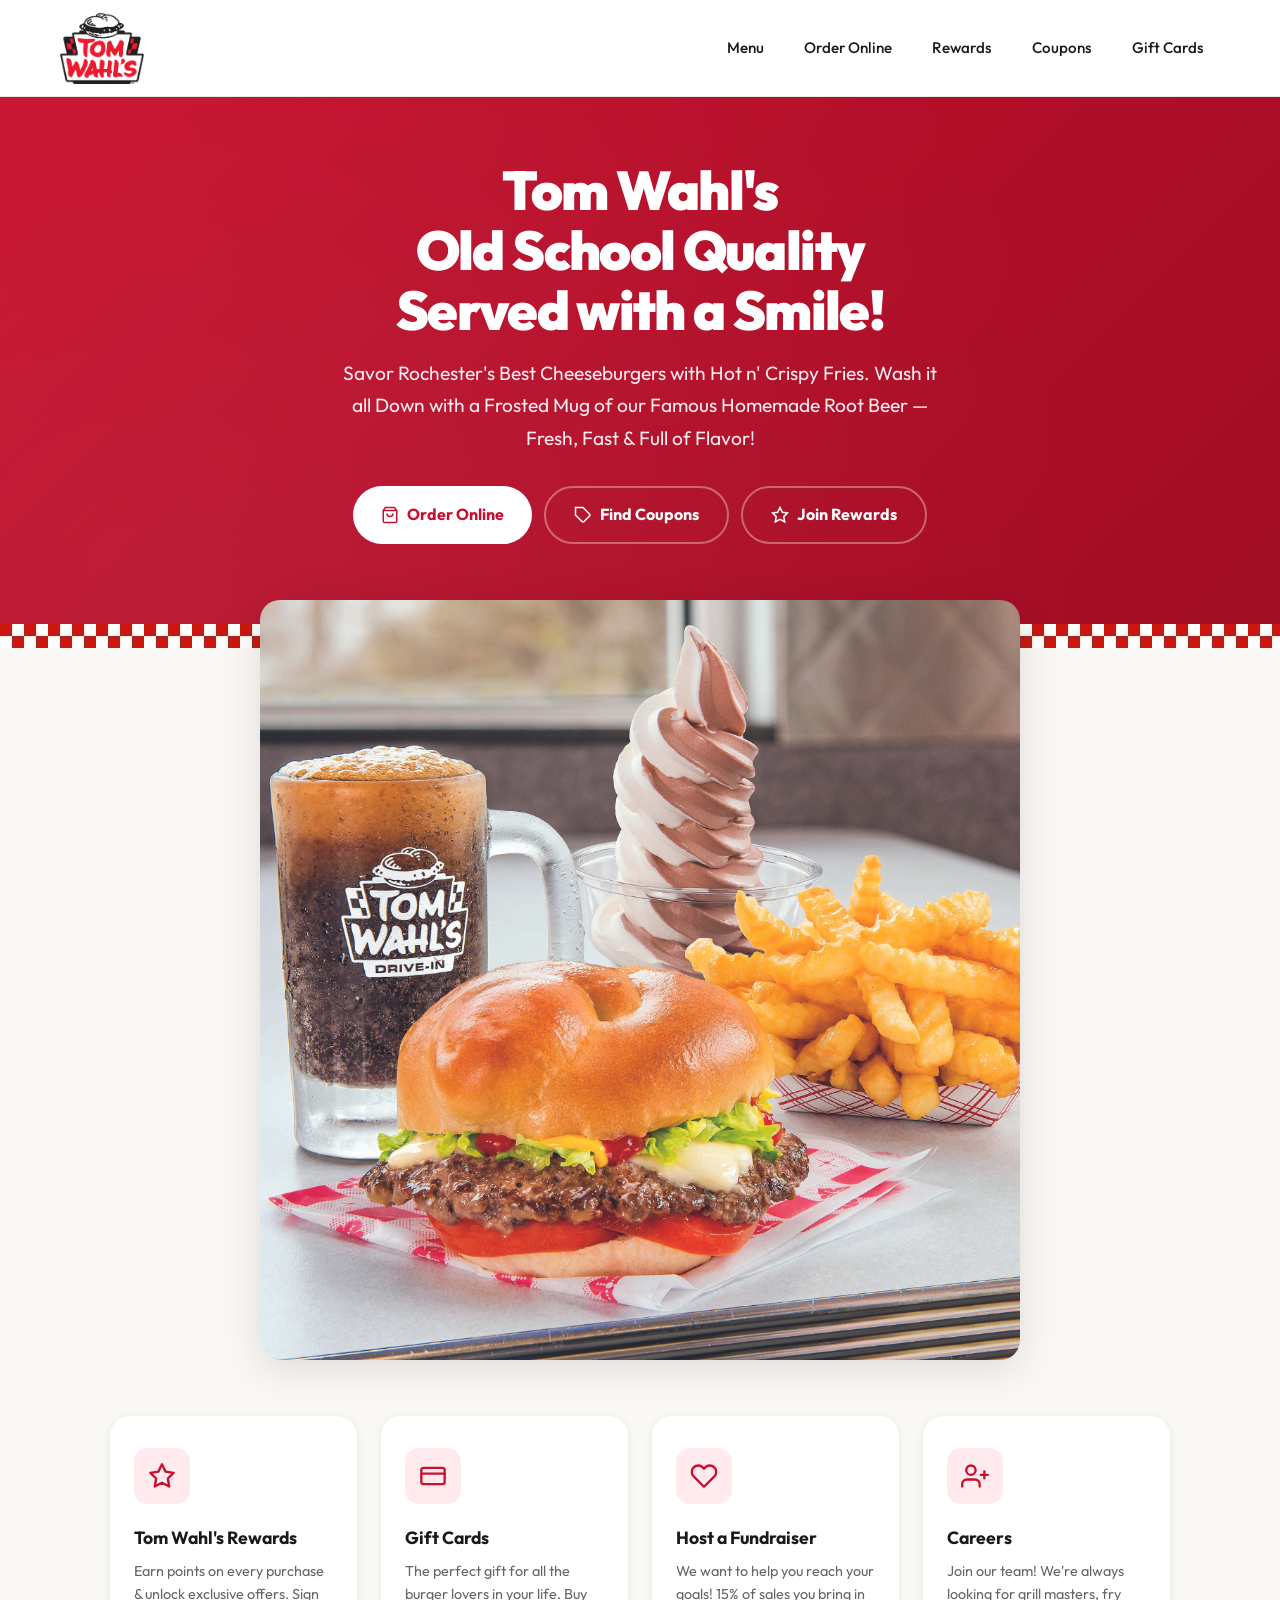
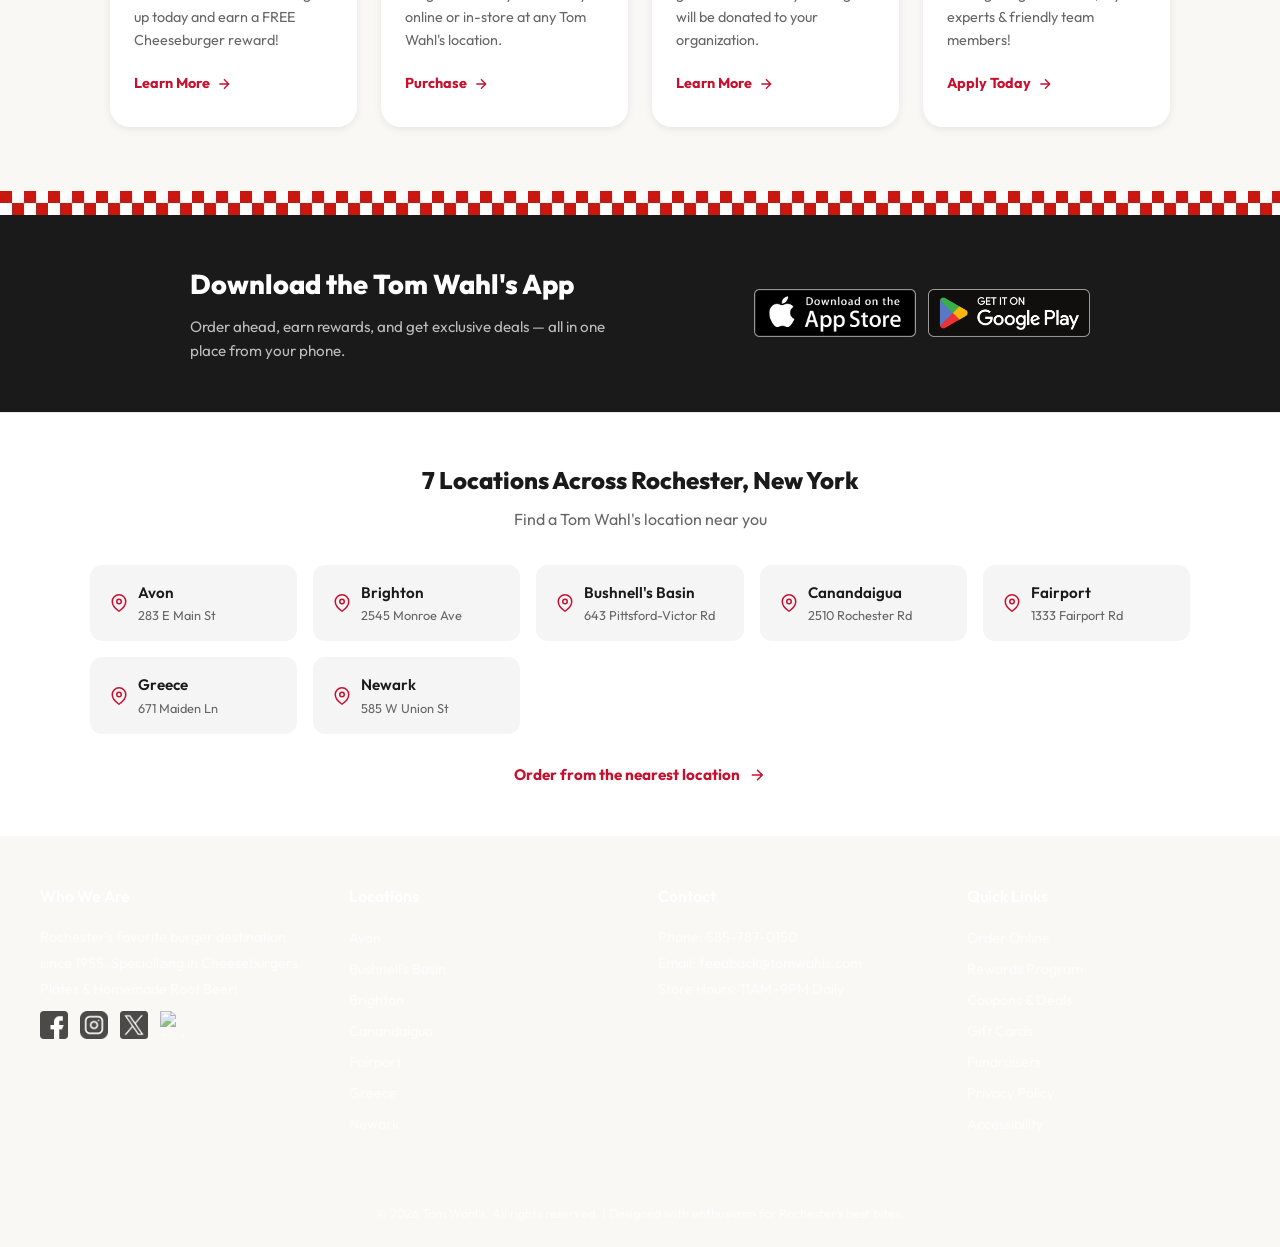
==== index.html @ 747049ae "prettifying" ====
<!DOCTYPE html>
<html lang="en">
<head>
    <meta charset="UTF-8">
    <meta name="viewport" content="width=device-width, initial-scale=1.0">
    <title>Tom Wahl's — Rochester's Best Cheeseburgers Since 1955</title>
    <meta name="description" content="Tom Wahl's — home of Rochester's Best Cheeseburgers, ground steak burgers, homemade root beer & crispy fries since 1955. Order online for pickup or delivery from 7 Rochester, NY area locations. Join Rewards and earn free food!">
    <meta name="keywords" content="Tom Wahl's, Tom Wahls, Rochester best cheeseburger, Western New York burgers, Wahlburger, homemade root beer, Rochester NY restaurant, ground steak burger, 55 Junker Plate, Tom Wahls menu, Tom Wahls locations">
    <link rel="canonical" href="https://mmcke4.github.io/">
    <link rel="icon" type="image/x-icon" href="/assets/favicon_io/favicon.ico">
    <meta name="robots" content="index, follow">

    <!-- Open Graph -->
    <meta property="og:type" content="website">
    <meta property="og:title" content="Tom Wahl's — Rochester's Best Cheeseburgers Since 1955">
    <meta property="og:description" content="Ground steak cheeseburgers, crispy fries & homemade root beer. Order online, find coupons, or join rewards at 7 Rochester, NY area locations.">
    <meta property="og:url" content="https://mmcke4.github.io/">
    <meta property="og:image" content="/assets/TomWahlsLogo.png">
    <meta property="og:site_name" content="Tom Wahl's">
    <meta property="og:locale" content="en_US">

    <!-- Twitter Card -->
    <meta name="twitter:card" content="summary_large_image">
    <meta name="twitter:title" content="Tom Wahl's — Rochester's Best Cheeseburgers">
    <meta name="twitter:description" content="Home of the Wahlburger since 1955. Order online, earn rewards, find deals at 7 Rochster, NY area locations.">
    <meta name="twitter:image" content="/assets/TomWahlsLogo.png">

    <!-- Structured Data: Organization -->
    <script type="application/ld+json">
    {
        "@context": "https://schema.org",
        "@type": "Organization",
        "name": "Tom Wahl's",
        "url": "https://mmcke4.github.io/",
        "logo": "https://mmcke4.github.io/assets/TomWahlsLogo.png",
        "foundingDate": "1955",
        "description": "Rochester's favorite burger destination since 1955. Home of the Wahlburger, ground steak cheeseburgers, homemade root beer, and the 55 Junker Plate.",
        "telephone": "+1-585-787-0150",
        "email": "feedback@tomwahls.com",
        "address": {
            "@type": "PostalAddress",
            "addressRegion": "NY",
            "addressCountry": "US"
        },
        "areaServed": {
            "@type": "GeoCircle",
            "geoMidpoint": {"@type": "GeoCoordinates", "latitude": 43.1566, "longitude": -77.6088},
            "geoRadius": "50000"
        },
        "sameAs": [
            "https://facebook.com/tomwahls",
            "https://instagram.com/tomwahls",
            "https://twitter.com/tomwahls"
        ]
    }
    </script>

    <!-- Structured Data: WebSite with SearchAction -->
    <script type="application/ld+json">
    {
        "@context": "https://schema.org",
        "@type": "WebSite",
        "name": "Tom Wahl's",
        "url": "https://mmcke4.github.io/",
        "description": "Rochester's Best Cheeseburgers, ground steak burgers, homemade root beer & crispy fries since 1955. 7 locations across Rochster, New York."
    }
    </script>

    <link rel="preconnect" href="https://fonts.googleapis.com">
    <link href="https://fonts.googleapis.com/css2?family=Outfit:wght@400;500;600;700;800;900&display=swap" rel="stylesheet">
    <link rel="stylesheet" href="/assets/shared-styles.css">
    <style>
        *, *::before, *::after { box-sizing: border-box; margin: 0; padding: 0; }
        :root {
            --red: #C8102E;
            --red-dark: #a00d24;
            --red-light: #ffeaee;
            --dark: #1a1a1a;
            --cream: #faf8f5;
            --white: #ffffff;
            --gray-100: #f5f5f5;
            --gray-200: #e8e8e8;
            --gray-400: #999;
            --gray-600: #666;
            --shadow-sm: 0 2px 8px rgba(0,0,0,0.08);
            --shadow-md: 0 4px 20px rgba(0,0,0,0.1);
            --shadow-lg: 0 8px 40px rgba(0,0,0,0.12);
            --radius: 12px;
            --radius-lg: 20px;
        }
        body { font-family: 'Outfit', sans-serif; background: var(--cream); color: var(--dark); line-height: 1.6; -webkit-font-smoothing: antialiased; }
        a { text-decoration: none; color: inherit; }
        img { max-width: 100%; height: auto; display: block; }

        /* ── NAV ── */
        .nav { background: var(--white); position: sticky; top: 0; z-index: 100; border-bottom: 1px solid var(--gray-200); }
        .nav-inner { max-width: 1200px; margin: 0 auto; padding: 12px 20px; display: flex; align-items: center; justify-content: space-between; }
        .nav-logo img { height: 72px; width: auto; }
        .nav-links { display: flex; gap: 8px; align-items: center; }
        .nav-links a { padding: 8px 16px; border-radius: 8px; font-weight: 500; font-size: 0.95rem; color: var(--dark); transition: all 0.2s; }
        .nav-links a:hover { background: var(--gray-100); }
        .nav-links a.active { background: var(--red); color: var(--white); }
        .hamburger { display: none; background: none; border: none; cursor: pointer; padding: 8px; }
        .hamburger span { display: block; width: 24px; height: 2px; background: var(--dark); margin: 6px 0; border-radius: 2px; }
        .mobile-menu { display: none; background: var(--white); border-top: 1px solid var(--gray-200); padding: 12px 20px; }
        .mobile-menu a { display: block; padding: 12px 0; font-weight: 500; color: var(--dark); border-bottom: 1px solid var(--gray-100); }
        .mobile-menu a.active { color: var(--red); }
        @media (max-width: 768px) { .nav-links { display: none; } .hamburger { display: block; } .mobile-menu.open { display: block; } }

        /* ── HERO ── */
        .hero {
            background: linear-gradient(135deg, var(--red) 0%, var(--red-dark) 100%);
            color: var(--white);
            padding: 64px 20px 80px;
            text-align: center;
            position: relative;
            overflow: hidden;
        }
        .hero::before {
            content: '';
            position: absolute;
            top: -50%; left: -50%;
            width: 200%; height: 200%;
            background: radial-gradient(circle at 30% 70%, rgba(255,255,255,0.06) 0%, transparent 50%);
        }
        .hero-title-img {
            max-width: 520px;
            margin: 0 auto 20px;
            position: relative;
        }
        .hero p {
            font-size: clamp(1rem, 2.5vw, 1.2rem);
            opacity: 0.92;
            max-width: 600px;
            margin: 0 auto 32px;
            line-height: 1.7;
        }
        .hero h1 {
            font-size: clamp(2.2rem, 6vw, 3.4rem);
            font-weight: 900;
            letter-spacing: -0.03em;
            margin-bottom: 16px;
            line-height: 1.1;
            position: relative;
            z-index: 2;
        }
        .hero-ctas {
            display: flex;
            gap: 12px;
            justify-content: center;
            flex-wrap: wrap;
            position: relative;
        }
        .btn {
            display: inline-flex; align-items: center; gap: 8px;
            padding: 14px 28px;
            border-radius: 50px;
            font-weight: 700; font-size: 1rem;
            transition: all 0.2s;
            border: none; cursor: pointer;
        }
        .btn-white { background: var(--white); color: var(--red); }
        .btn-white:hover { background: var(--gray-100); }
        .btn-ghost { background: transparent; color: var(--white); border: 2px solid rgba(255,255,255,0.35); }
        .btn-ghost:hover { border-color: var(--white); }
        .btn-red { background: var(--red); color: var(--white); }
        .btn-red:hover { background: var(--red-dark); }
        .btn-dark { background: var(--dark); color: var(--white); }
        .btn-dark:hover { opacity: 0.85; }

        /* ── FOOD IMAGE SHOWCASE ── */
        .showcase {
            max-width: 800px;
            margin: -48px auto 0;
            padding: 0 20px;
            position: relative;
            z-index: 10;
        }
        .showcase img {
            border-radius: var(--radius-lg);
            box-shadow: var(--shadow-lg);
            width: 100%;
        }

        /* ── FEATURE CARDS ── */
        .features {
            max-width: 1100px;
            margin: 0 auto;
            padding: 56px 20px 64px;
        }
        .features-grid {
            display: grid;
            grid-template-columns: repeat(4, 1fr);
            gap: 24px;
        }
        @media (max-width: 900px) {
            .features-grid { grid-template-columns: repeat(2, 1fr); }
        }
        @media (max-width: 500px) {
            .features-grid { grid-template-columns: 1fr; }
        }
        .feature-card {
            background: var(--white);
            border-radius: var(--radius-lg);
            padding: 32px 24px;
            box-shadow: var(--shadow-sm);
            transition: transform 0.25s, box-shadow 0.25s;
            display: flex;
            flex-direction: column;
        }
        .feature-card:hover { transform: translateY(-4px); box-shadow: var(--shadow-md); }
        .feature-icon {
            width: 56px; height: 56px;
            background: var(--red-light);
            border-radius: 14px;
            display: flex; align-items: center; justify-content: center;
            margin-bottom: 20px;
        }
        .feature-icon svg { width: 28px; height: 28px; color: var(--red); }
        .feature-card h3 {
            font-size: 1.1rem;
            font-weight: 700;
            margin-bottom: 8px;
        }
        .feature-card p {
            font-size: 0.9rem;
            color: var(--gray-600);
            margin-bottom: 20px;
            flex: 1;
        }
        .feature-link {
            display: inline-flex;
            align-items: center;
            gap: 6px;
            color: var(--red);
            font-weight: 700;
            font-size: 0.9rem;
            transition: gap 0.2s;
        }
        .feature-link:hover { gap: 10px; }
        .feature-link svg { width: 16px; height: 16px; }

        /* ── APP BANNER ── */
        .app-banner {
            background: var(--dark);
            color: var(--white);
            padding: 48px 20px;
        }
        .app-banner-inner {
            max-width: 900px;
            margin: 0 auto;
            display: flex;
            align-items: center;
            justify-content: space-between;
            gap: 32px;
            flex-wrap: wrap;
        }
        .app-banner-text h2 {
            font-size: clamp(1.3rem, 3vw, 1.7rem);
            font-weight: 800;
            margin-bottom: 8px;
        }
        .app-banner-text p {
            opacity: 0.7;
            font-size: 0.95rem;
            max-width: 420px;
        }
        .app-buttons { display: flex; gap: 12px; flex-wrap: wrap; }
        .app-buttons a img { height: 48px; }
        @media (max-width: 600px) {
            .app-banner-inner { justify-content: center; text-align: center; }
            .app-banner-text p { margin: 0 auto; }
        }

        /* ── LOCATIONS STRIP ── */
        .locations-strip {
            background: var(--white);
            border-top: 1px solid var(--gray-200);
            padding: 48px 20px;
        }
        .locations-inner {
            max-width: 1100px;
            margin: 0 auto;
            text-align: center;
        }
        .locations-inner h2 {
            font-size: 1.5rem;
            font-weight: 800;
            margin-bottom: 8px;
        }
        .locations-inner > p {
            color: var(--gray-600);
            margin-bottom: 32px;
        }
        .locations-grid {
            display: grid;
            grid-template-columns: repeat(auto-fit, minmax(200px, 1fr));
            gap: 16px;
            margin-bottom: 28px;
        }
        .loc-chip {
            background: var(--gray-100);
            border-radius: var(--radius);
            padding: 16px 20px;
            transition: all 0.2s;
            display: flex;
            align-items: center;
            gap: 10px;
        }
        .loc-chip:hover { background: var(--red-light); }
        .loc-chip svg { width: 18px; height: 18px; color: var(--red); flex-shrink: 0; }
        .loc-chip .loc-name { font-weight: 600; font-size: 0.95rem; text-align: left;}
        .loc-chip .loc-hours { font-size: 0.8rem; color: var(--gray-600); }
        .locations-cta {
            display: inline-flex;
            align-items: center;
            gap: 8px;
            color: var(--red);
            font-weight: 700;
            font-size: 0.95rem;
        }
        .locations-cta svg { width: 18px; height: 18px; }

        /* ── FOOTER ── */
        .footer { justify-content: center var(--dark); color: rgba(255,255,255,0.7); padding: 48px 20px 24px; }
        .footer-inner { max-width: 1200px; margin: 0 auto; display: grid; grid-template-columns: repeat(auto-fit, minmax(200px, 1fr)); gap: 36px; }
        .footer h4 { color: var(--white); font-size: 1rem; margin-bottom: 16px; font-weight: 600; }
        .footer p, .footer a { font-size: 0.9rem; line-height: 1.8; }
        .footer a:hover { color: var(--white); }
        .footer-bottom { max-width: 1200px; margin: 36px auto 0; padding-top: 24px; border-top: 1px solid rgba(255,255,255,0.1); text-align: center; font-size: 0.8rem; }
        .social-icons { display: flex; gap: 12px; margin-top: 8px; }
        .social-icons a img { width: 28px; height: 28px; opacity: 0.7; transition: opacity 0.2s; }
        .social-icons a img:hover { opacity: 1; }
        .footer-links { list-style: none; }
        .footer-links li { margin-bottom: 4px; }
        @media(max-width:600px){
            .hero{padding:40px 20px 48px}
            .hero h1{font-size:1.6rem}
            .hero p{font-size:.95rem}
            .app-banner{padding:32px 20px}
            .locations-strip{padding:32px 20px}
            .feature-card{padding:24px 20px}
            .app-banner-inner{gap:20px}
        }
    </style>
</head>
<body>

<!-- NAV -->
<nav class="nav">
    <div class="nav-inner">
        <a href="/index.html" class="nav-logo">
            <img src="/assets/TomWahlsLogo.png" alt="Tom Wahl's Logo — Rochester's Best Cheeseburgers Since 1955">
        </a>
        <div class="nav-links">
            <a href="https://www.orderexperience.net/62602331214add22d5341ca5/menu">Menu</a>
            <a href="/order-online.html">Order Online</a>
            <a href="/rewards.html">Rewards</a>
            <a href="/coupons.html">Coupons</a>
            <a href="/gift-cards.html">Gift Cards</a>
        </div>
        <button class="hamburger" onclick="document.querySelector('.mobile-menu').classList.toggle('open')" aria-label="Toggle menu">
            <span></span><span></span><span></span>
        </button>
    </div>
    <div class="mobile-menu">
        <a href="https://www.orderexperience.net/62602331214add22d5341ca5/menu">Menu</a>
        <a href="/order-online.html">Order Online</a>
        <a href="/rewards.html">Rewards</a>
        <a href="/coupons.html">Coupons</a>
        <a href="/fundraiser.html">Host a Fundraiser</a>
        <a href="/gift-cards.html">Gift Cards</a>
        <a href="https://tomwahls.myguestaccount.com/guest/nologin/account-balance">Check Gift Card Balance</a>
    </div>
</nav>

<!-- HERO -->
<header class="hero">
    <h1> Tom Wahl's <br> Old School Quality <br> Served with a Smile! </h1>
    <p>Savor Rochester's Best Cheeseburgers with Hot n' Crispy Fries. Wash it all Down with a Frosted Mug of our Famous Homemade Root Beer — Fresh, Fast &amp; Full of Flavor!</p>
    <div class="hero-ctas">
        <a href="/order-online.html" class="btn btn-white">
            <svg width="18" height="18" viewBox="0 0 24 24" fill="none" stroke="currentColor" stroke-width="2"><path d="M6 2L3 6v14a2 2 0 002 2h14a2 2 0 002-2V6l-3-4z"/><line x1="3" y1="6" x2="21" y2="6"/><path d="M16 10a4 4 0 01-8 0"/></svg>
            Order Online
        </a>
        <a href="/coupons.html" class="btn btn-ghost">
            <svg width="18" height="18" viewBox="0 0 24 24" fill="none" stroke="currentColor" stroke-width="2"><path d="M20.59 13.41l-7.17 7.17a2 2 0 01-2.83 0L2 12V2h10l8.59 8.59a2 2 0 010 2.82z"/><line x1="7" y1="7" x2="7.01" y2="7"/></svg>
            Find Coupons
        </a>
        <a href="/rewards.html" class="btn btn-ghost">
            <svg width="18" height="18" viewBox="0 0 24 24" fill="none" stroke="currentColor" stroke-width="2"><path d="M12 2l3.09 6.26L22 9.27l-5 4.87 1.18 6.88L12 17.77l-6.18 3.25L7 14.14 2 9.27l6.91-1.01L12 2z"/></svg>
            Join Rewards
        </a>
    </div>
</header><div class="checker-stripe"></div>

<!-- FOOD SHOWCASE -->
<div class="showcase">
    <img src="assets/TableSetting.png" alt="Hot & Fresh Cheeseburger, fries, medium twist ice cream and our famous Root Beer — at Tom Wahl's 50s diner">
</div>

<!-- FEATURE CARDS -->
<section class="features ">
    <div class="features-grid">
        <div class="feature-card">
            <div class="feature-icon">
                <svg viewBox="0 0 24 24" fill="none" stroke="currentColor" stroke-width="2" stroke-linecap="round" stroke-linejoin="round">
                    <path d="M12 2l3.09 6.26L22 9.27l-5 4.87 1.18 6.88L12 17.77l-6.18 3.25L7 14.14 2 9.27l6.91-1.01L12 2z"/>
                </svg>
            </div>
            <h3>Tom Wahl's Rewards</h3>
            <p>Earn points on every purchase &amp; unlock exclusive offers. Sign up today and earn a FREE Cheeseburger reward!</p>
            <a href="/rewards.html" class="feature-link">
                Learn More
                <svg viewBox="0 0 24 24" fill="none" stroke="currentColor" stroke-width="2"><path d="M5 12h14M12 5l7 7-7 7"/></svg>
            </a>
        </div>
        <div class="feature-card">
            <div class="feature-icon">
                <svg viewBox="0 0 24 24" fill="none" stroke="currentColor" stroke-width="2" stroke-linecap="round" stroke-linejoin="round">
                    <rect x="2" y="5" width="20" height="14" rx="2"/>
                    <line x1="2" y1="10" x2="22" y2="10"/>
                </svg>
            </div>
            <h3>Gift Cards</h3>
            <p>The perfect gift for all the burger lovers in your life. Buy online or in-store at any Tom Wahl's location.</p>
            <a href="/gift-cards.html" class="feature-link">
                Purchase
                <svg viewBox="0 0 24 24" fill="none" stroke="currentColor" stroke-width="2"><path d="M5 12h14M12 5l7 7-7 7"/></svg>
            </a>
        </div>
        <div class="feature-card">
            <div class="feature-icon">
                <svg viewBox="0 0 24 24" fill="none" stroke="currentColor" stroke-width="2" stroke-linecap="round" stroke-linejoin="round">
                    <path d="M20.84 4.61a5.5 5.5 0 00-7.78 0L12 5.67l-1.06-1.06a5.5 5.5 0 00-7.78 7.78l1.06 1.06L12 21.23l7.78-7.78 1.06-1.06a5.5 5.5 0 000-7.78z"/>
                </svg>
            </div>
            <h3>Host a Fundraiser</h3>
            <p>We want to help you reach your goals! 15% of sales you bring in will be donated to your organization.</p>
            <a href="/fundraiser.html" class="feature-link">
                Learn More
                <svg viewBox="0 0 24 24" fill="none" stroke="currentColor" stroke-width="2"><path d="M5 12h14M12 5l7 7-7 7"/></svg>
            </a>
        </div>
        <div class="feature-card">
            <div class="feature-icon">
                <svg viewBox="0 0 24 24" fill="none" stroke="currentColor" stroke-width="2" stroke-linecap="round" stroke-linejoin="round">
                    <path d="M16 21v-2a4 4 0 00-4-4H5a4 4 0 00-4 4v2"/>
                    <circle cx="8.5" cy="7" r="4"/>
                    <line x1="20" y1="8" x2="20" y2="14"/>
                    <line x1="23" y1="11" x2="17" y2="11"/>
                </svg>
            </div>
            <h3>Careers</h3>
            <p>Join our team! We're always looking for grill masters, fry experts &amp; friendly team members!</p>
            <a href="/careers.html" class="feature-link">
                Apply Today
                <svg viewBox="0 0 24 24" fill="none" stroke="currentColor" stroke-width="2"><path d="M5 12h14M12 5l7 7-7 7"/></svg>
            </a>
        </div>
    </div>
</section><div class="checker-stripe"></div>

<!-- APP DOWNLOAD BANNER -->
<section class="app-banner">
    <div class="app-banner-inner">
        <div class="app-banner-text">
            <h2>Download the Tom Wahl's App</h2>
            <p>Order ahead, earn rewards, and get exclusive deals — all in one place from your phone.</p>
        </div>
        <div class="app-buttons">
            <a href="https://apps.apple.com/us/app/tom-wahls/id6449795790"><img src="assets/Download_on_the_App_Store.png" alt="Download on the App Store"></a>
            <a href="https://play.google.com/store/apps/details?id=com.paytronix.client.android.app.tomwahls&pli=1"><img src="assets/Get_ It_ On_Google_Play.webp" alt="Get it on Google Play"></a>
        </div>
    </div>
</section>

<!-- LOCATIONS -->
<section class="locations-strip">
    <div class="locations-inner">
        <h2>7 Locations Across Rochester, New York</h2>
        <p>Find a Tom Wahl's location near you</p>
        <div class="locations-grid">
            <a href="/order-online.html" class="loc-chip">
                <svg viewBox="0 0 24 24" fill="none" stroke="currentColor" stroke-width="2"><path d="M21 10c0 7-9 13-9 13s-9-6-9-13a9 9 0 0118 0z"/><circle cx="12" cy="10" r="3"/></svg>
                <div>
                    <div class="loc-name">Avon</div>
                    <div class="loc-hours">283 E Main St</div>
                </div>
            </a>
            <a href="/order-online.html" class="loc-chip">
                <svg viewBox="0 0 24 24" fill="none" stroke="currentColor" stroke-width="2"><path d="M21 10c0 7-9 13-9 13s-9-6-9-13a9 9 0 0118 0z"/><circle cx="12" cy="10" r="3"/></svg>
                <div>
                    <div class="loc-name">Brighton</div>
                    <div class="loc-hours">2545 Monroe Ave</div>
                </div>
            </a>
            <a href="/order-online.html" class="loc-chip">
                <svg viewBox="0 0 24 24" fill="none" stroke="currentColor" stroke-width="2"><path d="M21 10c0 7-9 13-9 13s-9-6-9-13a9 9 0 0118 0z"/><circle cx="12" cy="10" r="3"/></svg>
                <div>
                    <div class="loc-name">Bushnell's Basin</div>
                    <div class="loc-hours">643 Pittsford-Victor Rd</div>
                </div>
            </a>
            <a href="/order-online.html" class="loc-chip">
                <svg viewBox="0 0 24 24" fill="none" stroke="currentColor" stroke-width="2"><path d="M21 10c0 7-9 13-9 13s-9-6-9-13a9 9 0 0118 0z"/><circle cx="12" cy="10" r="3"/></svg>
                <div>
                    <div class="loc-name">Canandaigua</div>
                    <div class="loc-hours">2510 Rochester Rd</div>
                </div>
            </a>
            <a href="/order-online.html" class="loc-chip">
                <svg viewBox="0 0 24 24" fill="none" stroke="currentColor" stroke-width="2"><path d="M21 10c0 7-9 13-9 13s-9-6-9-13a9 9 0 0118 0z"/><circle cx="12" cy="10" r="3"/></svg>
                <div>
                    <div class="loc-name">Fairport</div>
                    <div class="loc-hours">1333 Fairport Rd</div>
                </div>
            </a>
            <a href="/order-online.html" class="loc-chip">
                <svg viewBox="0 0 24 24" fill="none" stroke="currentColor" stroke-width="2"><path d="M21 10c0 7-9 13-9 13s-9-6-9-13a9 9 0 0118 0z"/><circle cx="12" cy="10" r="3"/></svg>
                <div>
                    <div class="loc-name">Greece</div>
                    <div class="loc-hours">671 Maiden Ln</div>
                </div>
            </a>
            <a href="/order-online.html" class="loc-chip">
                <svg viewBox="0 0 24 24" fill="none" stroke="currentColor" stroke-width="2"><path d="M21 10c0 7-9 13-9 13s-9-6-9-13a9 9 0 0118 0z"/><circle cx="12" cy="10" r="3"/></svg>
                <div>
                    <div class="loc-name">Newark</div>
                    <div class="loc-hours">585 W Union St</div>
                </div>
            </a>
        </div>
        <a href="/order-online.html" class="locations-cta">
            Order from the nearest location
            <svg viewBox="0 0 24 24" fill="none" stroke="currentColor" stroke-width="2"><path d="M5 12h14M12 5l7 7-7 7"/></svg>
        </a>
    </div>
</section>

<!-- FOOTER -->
<footer class="footer">
    <div class="footer-inner">
        <div>
            <h4>Who We Are</h4>
            <p>Rochester's favorite burger destination since 1955. Specializing in Cheeseburgers, Plates &amp; Homemade Root Beer!</p>
            <div class="social-icons">
                <a href="https://facebook.com/tomwahls"><img src="/assets/facebook.png" alt="Facebook"></a>
                <a href="https://instagram.com/tomwahls"><img src="/assets/instagram.png" alt="Instagram"></a>
                <a href="https://twitter.com/tomwahls"><img src="/assets/twitter.png" alt="Twitter"></a>
                <a href="https://tiktok.com/@tomwahls"><img src="h/assets/tiktok.png" alt="TikTok"></a>
            </div>
        </div>
        <div>
            <h4>Locations</h4>
            <ul class="footer-links">
                <li><a href="/locations.html#avon">Avon</a></li>
                <li><a href="/locations.html#basin">Bushnell's Basin</a></li>
                <li><a href="/locations.html#brighton">Brighton</a></li>
                <li><a href="/locations.html#canandaigua">Canandaigua</a></li>
                <li><a href="/locations.html#fairport">Fairport</a></li>
                <li><a href="/locations.html#greece">Greece</a></li>
                <li><a href="/locations.html#newark">Newark</a></li>
            </ul>
        </div>
        <div>
            <h4>Contact</h4>
            <p>Phone: <a href="tel:585-787-0150">585-787-0150</a></p>
            <p>Email: <a href="mailto:feedback@tomwahls.com">feedback@tomwahls.com</a></p>
            <p>Store Hours: 11AM–9PM Daily</p>
        </div>
        <div>
            <h4>Quick Links</h4>
            <ul class="footer-links">
                <li><a href="/order-online.html">Order Online</a></li>
                <li><a href="/rewards.html">Rewards Program</a></li>
                <li><a href="/coupons.html">Coupons &amp; Deals</a></li>
                <li><a href="/gift-cards.html">Gift Cards</a></li>
                <li><a href="/fundraiser.html">Fundraisers</a></li>
                <li><a href="/privacy.html">Privacy Policy</a></li>
                <li><a href="/accessibility.html">Accessibility</a></li>
            </ul>
        </div>
    </div>
    <div class="footer-bottom">
        &copy; 2026 Tom Wahl's. All rights reserved. | Designed with enthusiasm for Rochester's best bites.
    </div>
</footer>

    <!-- Sienna Accessibility Widget -->
    <script src="https://website-widgets.pages.dev/dist/sienna.min.js" defer></script>
    <!-- Hours JS -->
    <script src="/assets/scripts/locations-data.js"></script>
    <script>twRenderFooterHours('footerHours');</script>

</body>
</html>
---- assets/shared-styles.css ----
/**
 * Tom Wahl's — Shared 50s Diner Design System
 * =============================================
 * Classic 50s diner aesthetic inspired by Johnny Rockets:
 * - Red checker stripe dividers
 * - Chrome/metallic accents
 * - Retro typography touches
 * - Warm cream backgrounds with diner-style sections
 * - Starburst and badge decorations
 *
 * USAGE: Add this to every page's <head>:
 * <link rel="stylesheet" href="https://mmcke4.github.io/assets/shared-styles.css">
 *
 * Place AFTER your Google Fonts import, BEFORE page-specific <style> blocks.
 * Page-specific styles will override these as needed.
 */

/* ── RED CHECKER STRIPE ── */
/* Use: <div class="checker-stripe"></div> between any two sections */
.checker-stripe {
    width: 100%;
    height: 24px;
    background-image: url('/assets/redchecker.jpg');
    background-repeat: repeat-x;
    background-size: auto 100%;
    flex-shrink: 0;
    z-index: 9;
}
.checker-stripe.thick {
    height: 36px;
}
.checker-stripe.thin {
    height: 16px;
}

/* ── CHROME ACCENT LINE ── */
/* A thin metallic-look separator */
.chrome-line {
    width: 100%;
    height: 4px;
    background: linear-gradient(
        to bottom,
        rgba(255,255,255,0.1) 0%,
        rgba(200,200,200,0.6) 25%,
        rgba(255,255,255,0.9) 50%,
        rgba(200,200,200,0.6) 75%,
        rgba(255,255,255,0.1) 100%
    );
}

/* ── RETRO SECTION DIVIDER (chrome + checker + chrome) ── */
/* Full diner-style divider: <div class="diner-divider"></div> */
.diner-divider {
    display: flex;
    flex-direction: column;
}
.diner-divider::before,
.diner-divider::after {
    content: '';
    display: block;
    width: 100%;
    height: 3px;
    background: linear-gradient(
        to bottom,
        rgba(180,180,180,0.3) 0%,
        rgba(255,255,255,0.8) 50%,
        rgba(180,180,180,0.3) 100%
    );
}
.diner-divider .checker-stripe {
    height: 20px;
}

/* ── RETRO BADGE / STARBURST ── */
/* Use for callout numbers or labels */
.retro-badge {
    display: inline-flex;
    align-items: center;
    justify-content: center;
    background: var(--red);
    color: #fff;
    width: 64px;
    height: 64px;
    border-radius: 50%;
    font-weight: 900;
    font-size: 1.4rem;
    box-shadow: 0 0 0 4px #fff, 0 0 0 7px var(--red);
    position: relative;
}
.retro-badge.small {
    width: 44px;
    height: 44px;
    font-size: 1rem;
    box-shadow: 0 0 0 3px #fff, 0 0 0 5px var(--red);
}

/* ── NEON GLOW TEXT (subtle) ── */
.neon-text {
    text-shadow: 0 0 10px rgba(200, 16, 46, 0.3), 0 0 40px rgba(200, 16, 46, 0.1);
}

/* ── DINER CARD STYLE ── */
/* Cards with a subtle chrome border effect */
.diner-card {
    background: var(--white);
    border-radius: var(--radius-lg);
    box-shadow: var(--shadow-sm);
    border: 2px solid var(--gray-200);
    position: relative;
    overflow: hidden;
}
.diner-card::before {
    content: '';
    position: absolute;
    top: 0;
    left: 0;
    right: 0;
    height: 4px;
    background: var(--red);
}

/* ── RETRO SECTION HEADER ── */
.retro-heading {
    text-align: center;
    margin-bottom: 32px;
}
.retro-heading .eyebrow {
    display: inline-block;
    font-size: 0.8rem;
    font-weight: 700;
    text-transform: uppercase;
    letter-spacing: 0.15em;
    color: var(--red);
    margin-bottom: 8px;
}
.retro-heading h2 {
    font-size: clamp(1.6rem, 4vw, 2.4rem);
    font-weight: 900;
    color: var(--dark);
    letter-spacing: -0.02em;
    line-height: 1.15;
}
.retro-heading .underline-accent {
    display: block;
    width: 60px;
    height: 4px;
    background: var(--red);
    border-radius: 2px;
    margin: 12px auto 0;
}

/* ── FOOTER CHECKER TOP BORDER ── */
/* Automatically adds checker stripe above footer */
.footer-with-checker {
    position: relative;
}
.footer-with-checker::before {
    content: '';
    display: block;
    width: 100%;
    height: 24px;
    background-image: url('/assets/redchecker.jpg');
    background-repeat: repeat-x;
    background-size: auto 100%;
}

/* ── NAV BOTTOM CHECKER ── */
.nav-with-checker {
    border-bottom: none !important;
}
.nav-with-checker::after {
    content: '';
    display: block;
    width: 100%;
    height: 6px;
    background-image: url('/assets/redchecker.jpg');
    background-repeat: repeat-x;
    background-size: auto 100%;
}

/* ── HERO ADJUSTMENTS FOR 50s FEEL ── */
/* Add class "diner-hero" alongside "page-hero" for the retro treatment */
.diner-hero {
    background: linear-gradient(160deg, var(--red) 0%, #8B0000 100%) !important;
    position: relative;
}
.diner-hero::after {
    content: '';
    position: absolute;
    bottom: 0;
    left: 0;
    right: 0;
    height: 24px;
    background-image: url('/assets/redchecker.jpg');
    background-repeat: repeat-x;
    background-size: auto 100%;
}

/* ── JUKEBOX-STYLE BUTTON ── */
.btn-jukebox {
    display: inline-flex;
    align-items: center;
    gap: 8px;
    padding: 14px 32px;
    background: var(--red);
    color: #fff;
    border: 3px solid #fff;
    border-radius: 50px;
    font-weight: 800;
    font-size: 1rem;
    box-shadow: 0 0 0 2px var(--red), 0 4px 16px rgba(0,0,0,0.2);
    transition: all 0.2s;
    cursor: pointer;
    text-transform: uppercase;
    letter-spacing: 0.05em;
}
.btn-jukebox:hover {
    background: #a00d24;
    transform: translateY(-2px);
    box-shadow: 0 0 0 2px #a00d24, 0 6px 20px rgba(0,0,0,0.25);
}

/* ── RETRO TILED BACKGROUND ── */
/* For sections that need the classic diner floor look */
.diner-floor-bg {
    background-color: var(--cream);
    background-image:
        linear-gradient(45deg, rgba(0,0,0,0.02) 25%, transparent 25%),
        linear-gradient(-45deg, rgba(0,0,0,0.02) 25%, transparent 25%),
        linear-gradient(45deg, transparent 75%, rgba(0,0,0,0.02) 75%),
        linear-gradient(-45deg, transparent 75%, rgba(0,0,0,0.02) 75%);
    background-size: 40px 40px;
    background-position: 0 0, 0 20px, 20px -20px, -20px 0;
}

/* ── CLASSIC MARQUEE-STYLE SECTION ── */
.marquee-section {
    background: var(--dark);
    color: #fff;
    padding: 32px 20px;
    text-align: center;
    position: relative;
}
.marquee-section::before,
.marquee-section::after {
    content: '';
    display: block;
    width: 100%;
    height: 6px;
    background-image: url('/assets/redchecker.jpg');
    background-repeat: repeat-x;
    background-size: auto 100%;
    position: absolute;
    left: 0;
}
.marquee-section::before { top: 0; }
.marquee-section::after { bottom: 0; }

/* ── TYPOGRAPHY RETRO TOUCHES ── */
.script-text {
    font-style: italic;
    font-weight: 400;
    opacity: 0.85;
}

/* ── PRICE TAG STYLE ── */
.price-tag {
    display: inline-block;
    background: var(--red);
    color: #fff;
    font-weight: 800;
    padding: 4px 14px;
    border-radius: 50px;
    font-size: 0.85rem;
    letter-spacing: 0.03em;
}

/* ── MOBILE NAV LOGO ── */
@media(max-width:768px){
    .nav-logo img{height:52px!important}
}
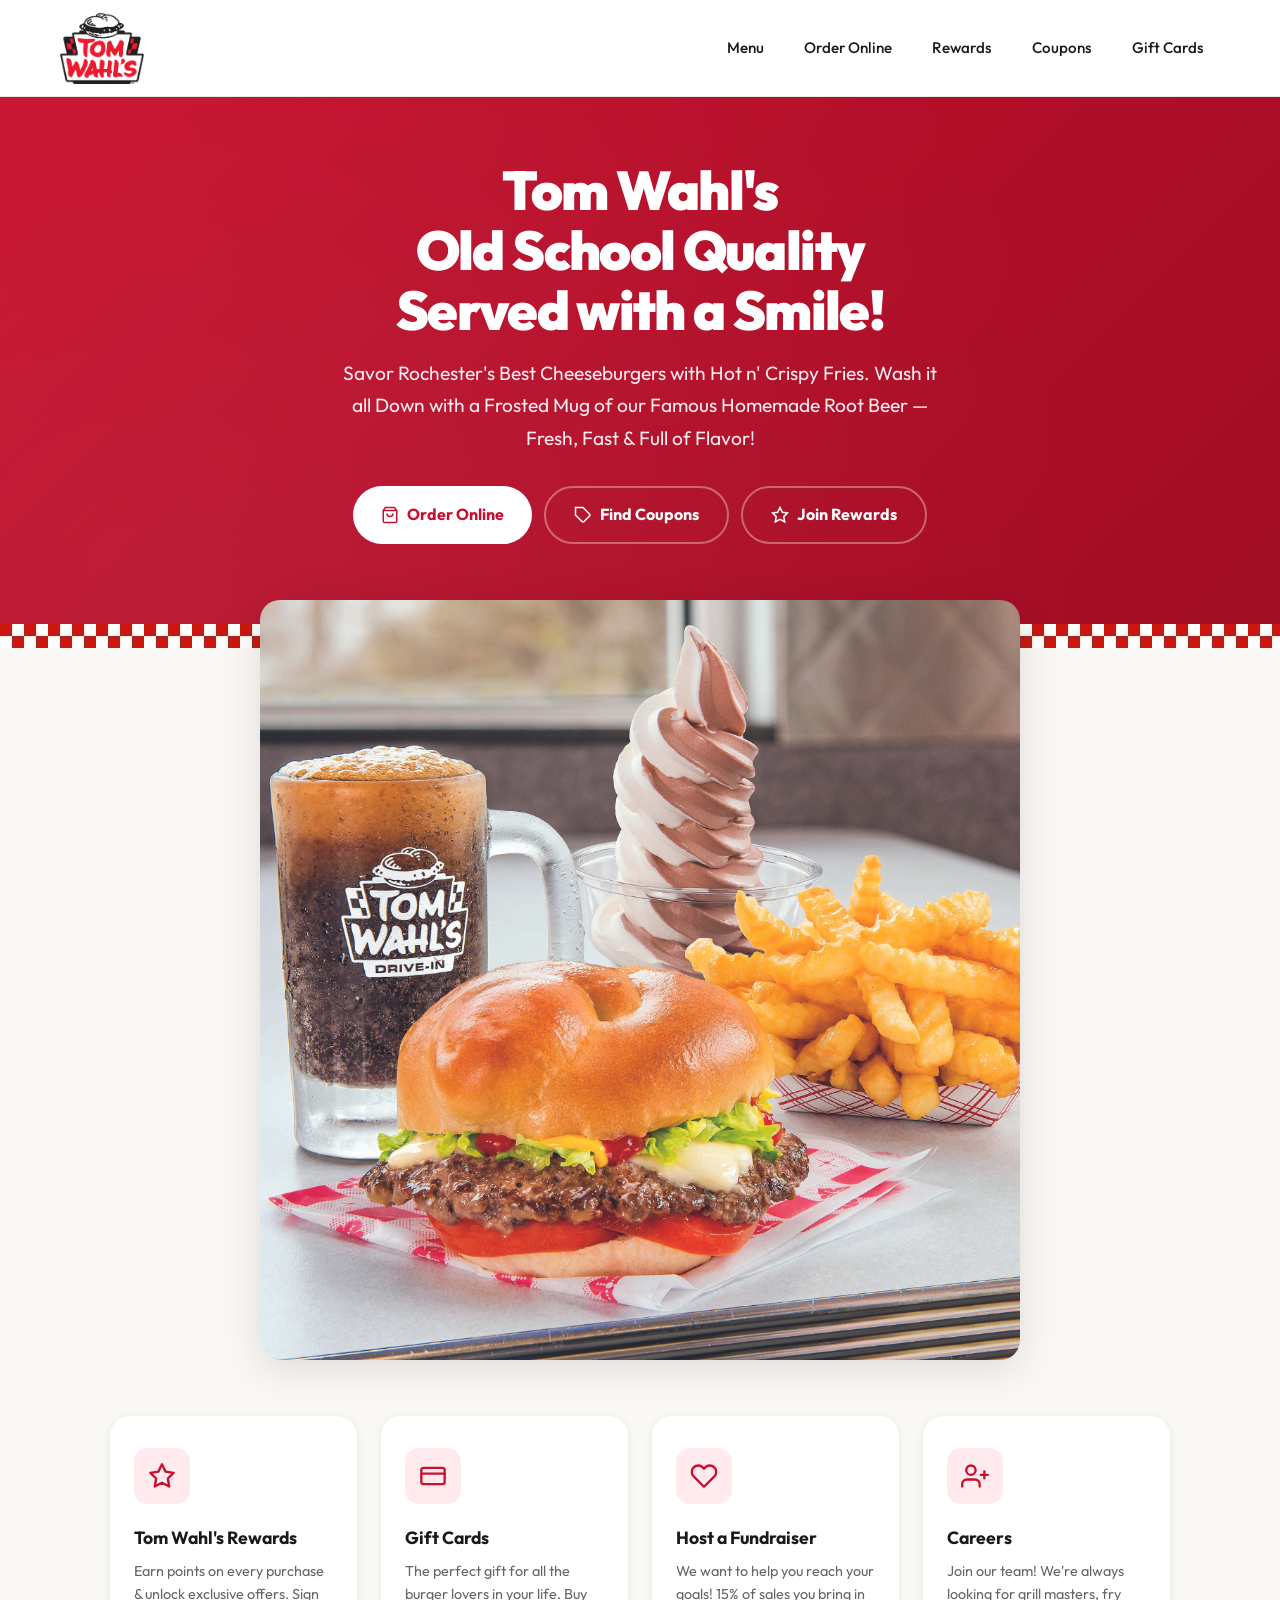
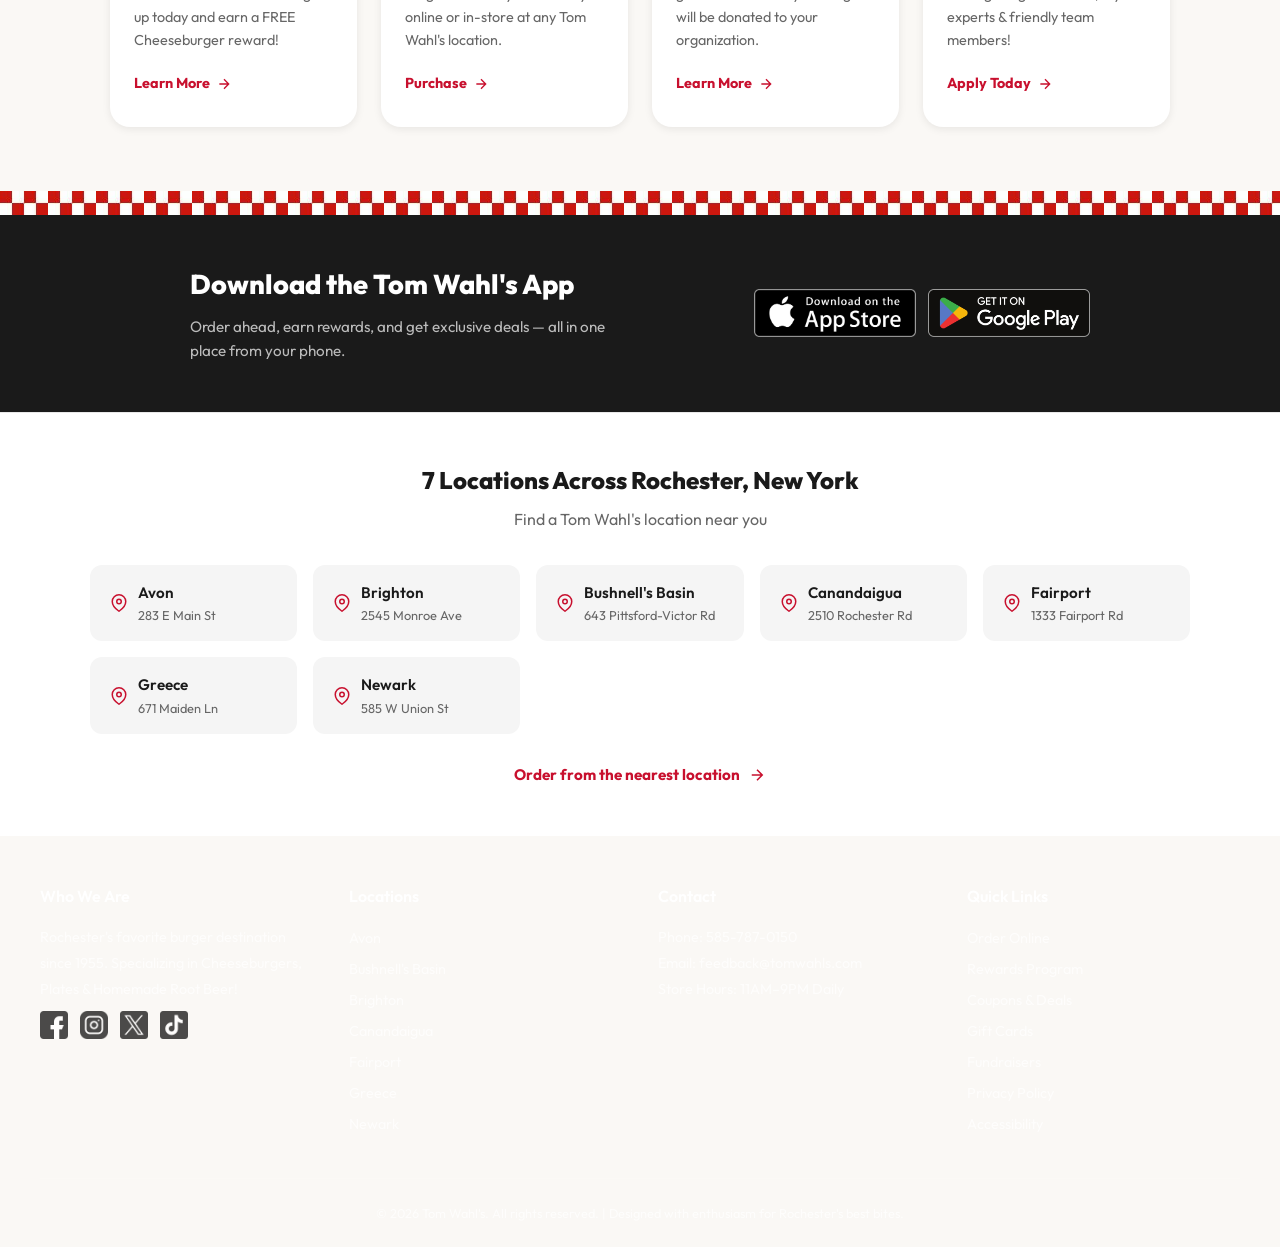
==== commit 1c05499c: "AEO/GEO + Bulk updates" ====
--- a/index.html
+++ b/index.html
@@ -22,7 +22,7 @@
     <!-- Twitter Card -->
     <meta name="twitter:card" content="summary_large_image">
     <meta name="twitter:title" content="Tom Wahl's — Rochester's Best Cheeseburgers">
-    <meta name="twitter:description" content="Home of the Wahlburger since 1955. Order online, earn rewards, find deals at 7 Rochster, NY area locations.">
+    <meta name="twitter:description" content="Home of the Wahlburger since 1955. Order online, earn rewards, find deals at 7 Rochester, NY area locations.">
     <meta name="twitter:image" content="/assets/TomWahlsLogo.png">
 
     <!-- Structured Data: Organization -->
@@ -50,8 +50,10 @@
         "sameAs": [
             "https://facebook.com/tomwahls",
             "https://instagram.com/tomwahls",
-            "https://twitter.com/tomwahls"
-        ]
+            "https://twitter.com/tomwahls",
+            "https://tiktok.com/@tomwahls"
+        ],
+        "hasMenu": "https://tomwahls.orderexperience.net/62602331214add22d5341ca5/menu"
     }
     </script>
 
@@ -62,7 +64,15 @@
         "@type": "WebSite",
         "name": "Tom Wahl's",
         "url": "https://mmcke4.github.io/",
-        "description": "Rochester's Best Cheeseburgers, ground steak burgers, homemade root beer & crispy fries since 1955. 7 locations across Rochster, New York."
+        "description": "Rochester's Best Cheeseburgers, ground steak burgers, homemade root beer & crispy fries since 1955. 7 locations across Rochester, New York.",
+        "potentialAction": {
+            "@type": "SearchAction",
+            "target": {
+                "@type": "EntryPoint",
+                "urlTemplate": "https://mmcke4.github.io/order-online.html?q={search_term_string}"
+            },
+            "query-input": "required name=search_term_string"
+        }
     }
     </script>
 
@@ -353,7 +363,7 @@
             <img src="/assets/TomWahlsLogo.png" alt="Tom Wahl's Logo — Rochester's Best Cheeseburgers Since 1955">
         </a>
         <div class="nav-links">
-            <a href="https://www.orderexperience.net/62602331214add22d5341ca5/menu">Menu</a>
+            <a href="https://tomwahls.orderexperience.net/62602331214add22d5341ca5/menu">Menu</a>
             <a href="/order-online.html">Order Online</a>
             <a href="/rewards.html">Rewards</a>
             <a href="/coupons.html">Coupons</a>
@@ -364,7 +374,7 @@
         </button>
     </div>
     <div class="mobile-menu">
-        <a href="https://www.orderexperience.net/62602331214add22d5341ca5/menu">Menu</a>
+        <a href="https://tomwahls.orderexperience.net/62602331214add22d5341ca5/menu">Menu</a>
         <a href="/order-online.html">Order Online</a>
         <a href="/rewards.html">Rewards</a>
         <a href="/coupons.html">Coupons</a>
@@ -548,7 +558,7 @@
                 <a href="https://facebook.com/tomwahls"><img src="/assets/facebook.png" alt="Facebook"></a>
                 <a href="https://instagram.com/tomwahls"><img src="/assets/instagram.png" alt="Instagram"></a>
                 <a href="https://twitter.com/tomwahls"><img src="/assets/twitter.png" alt="Twitter"></a>
-                <a href="https://tiktok.com/@tomwahls"><img src="h/assets/tiktok.png" alt="TikTok"></a>
+                <a href="https://tiktok.com/@tomwahls"><img src="/assets/tiktok.png" alt="TikTok"></a>
             </div>
         </div>
         <div>
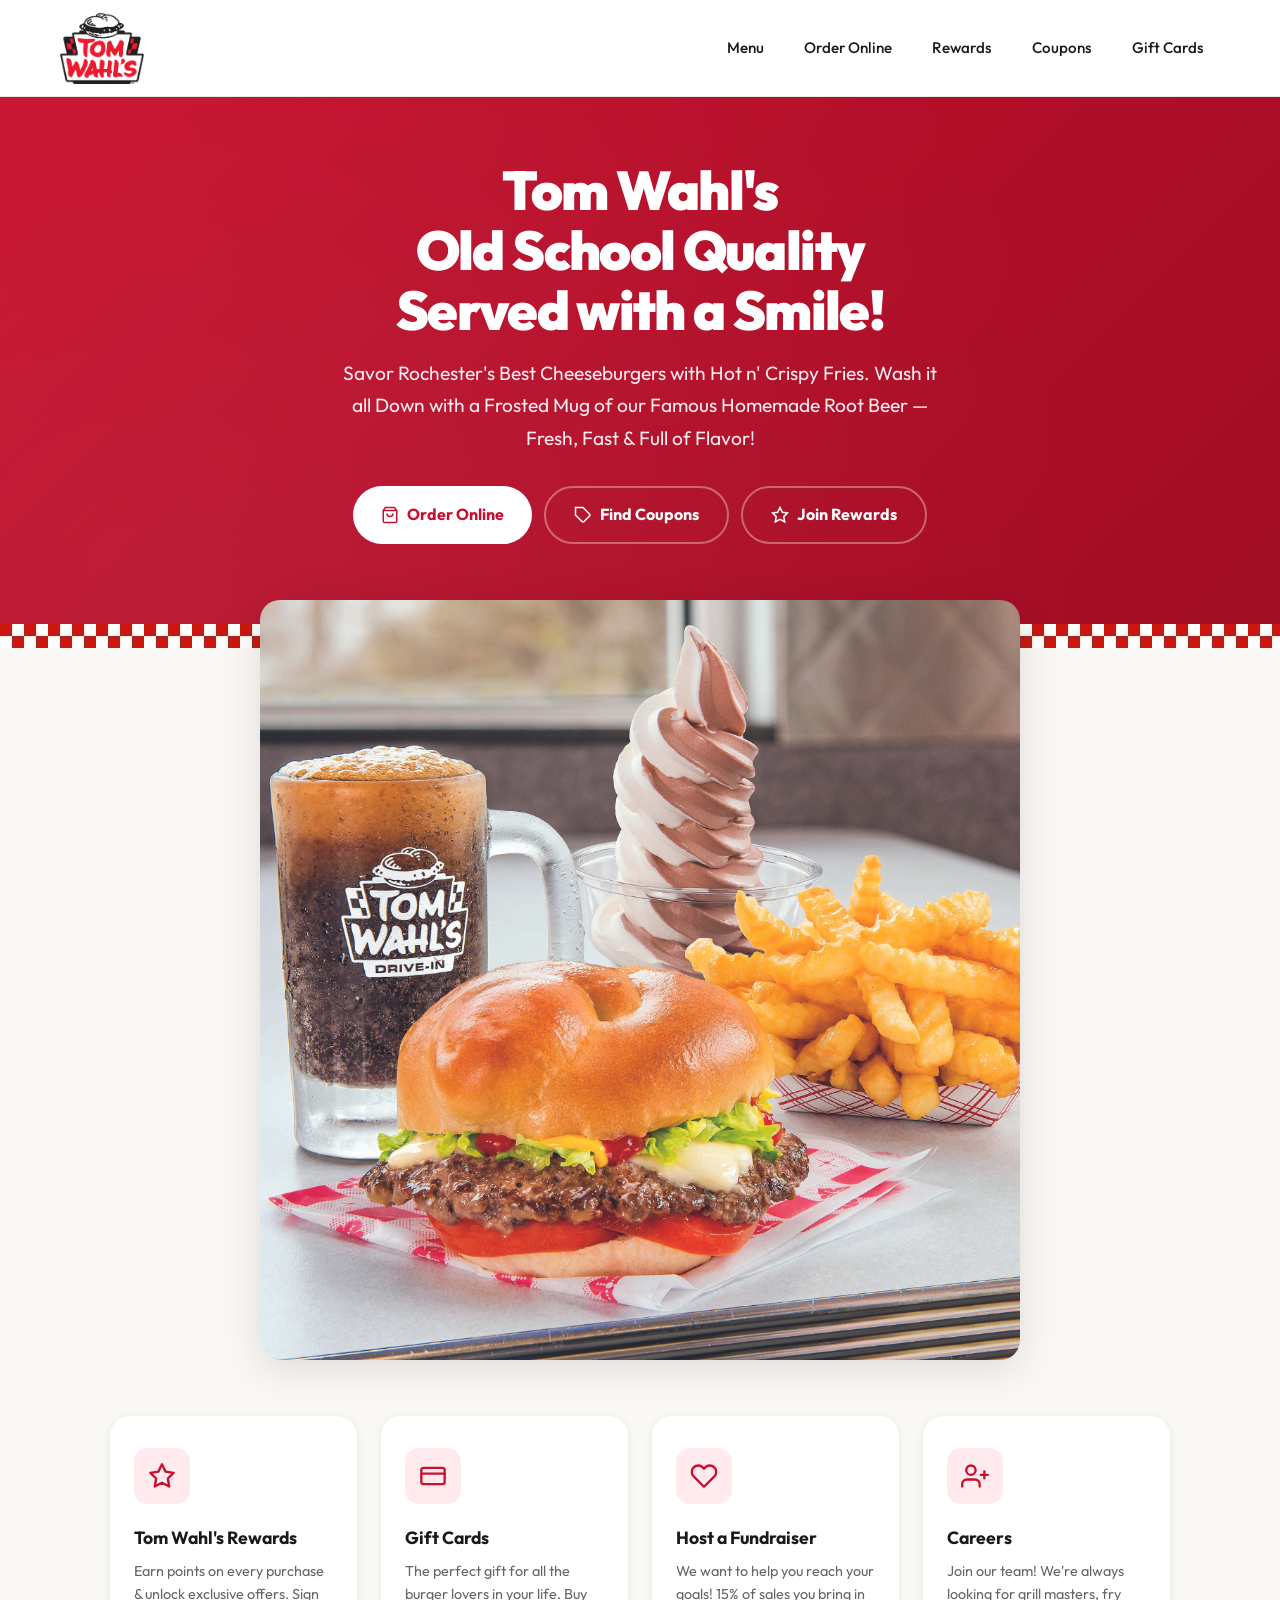
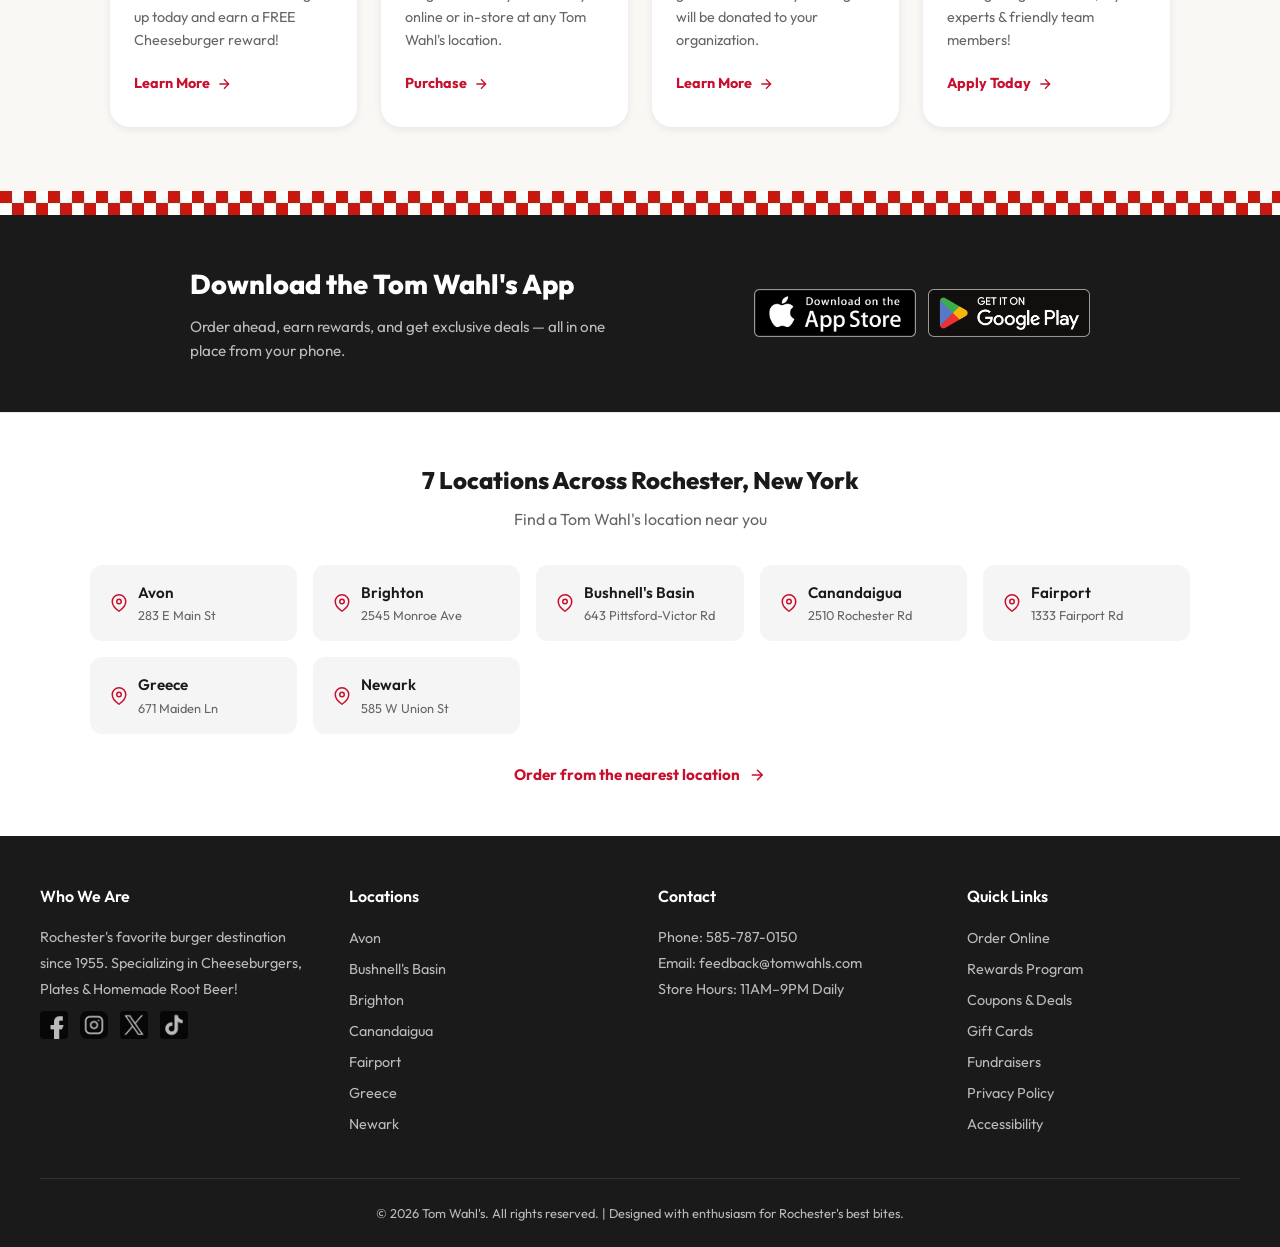
==== commit 1d35092a: "holiday toggle updates" ====
--- a/index.html
+++ b/index.html
@@ -332,7 +332,7 @@
         .locations-cta svg { width: 18px; height: 18px; }
 
         /* ── FOOTER ── */
-        .footer { justify-content: center var(--dark); color: rgba(255,255,255,0.7); padding: 48px 20px 24px; }
+        .footer { background:var(--dark); justify-content: center; color: rgba(255,255,255,0.7); padding: 48px 20px 24px; }
         .footer-inner { max-width: 1200px; margin: 0 auto; display: grid; grid-template-columns: repeat(auto-fit, minmax(200px, 1fr)); gap: 36px; }
         .footer h4 { color: var(--white); font-size: 1rem; margin-bottom: 16px; font-weight: 600; }
         .footer p, .footer a { font-size: 0.9rem; line-height: 1.8; }
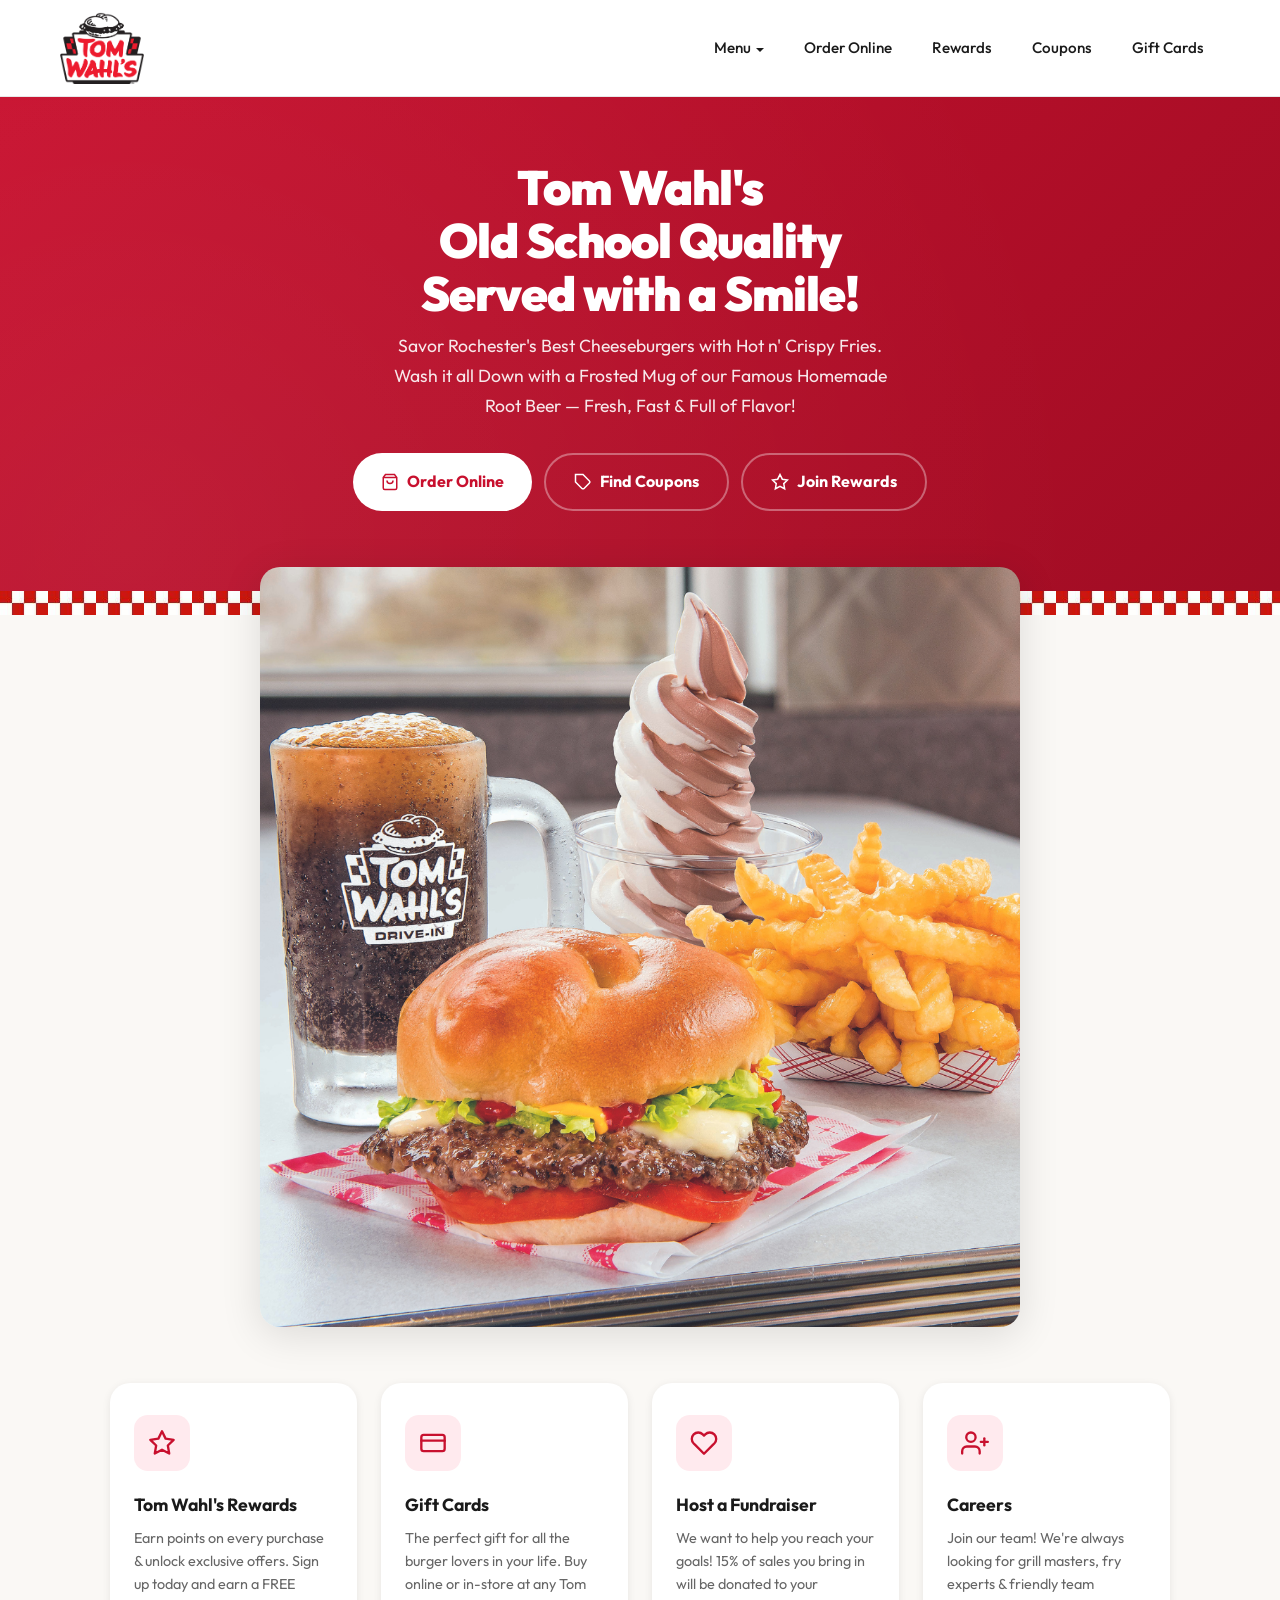
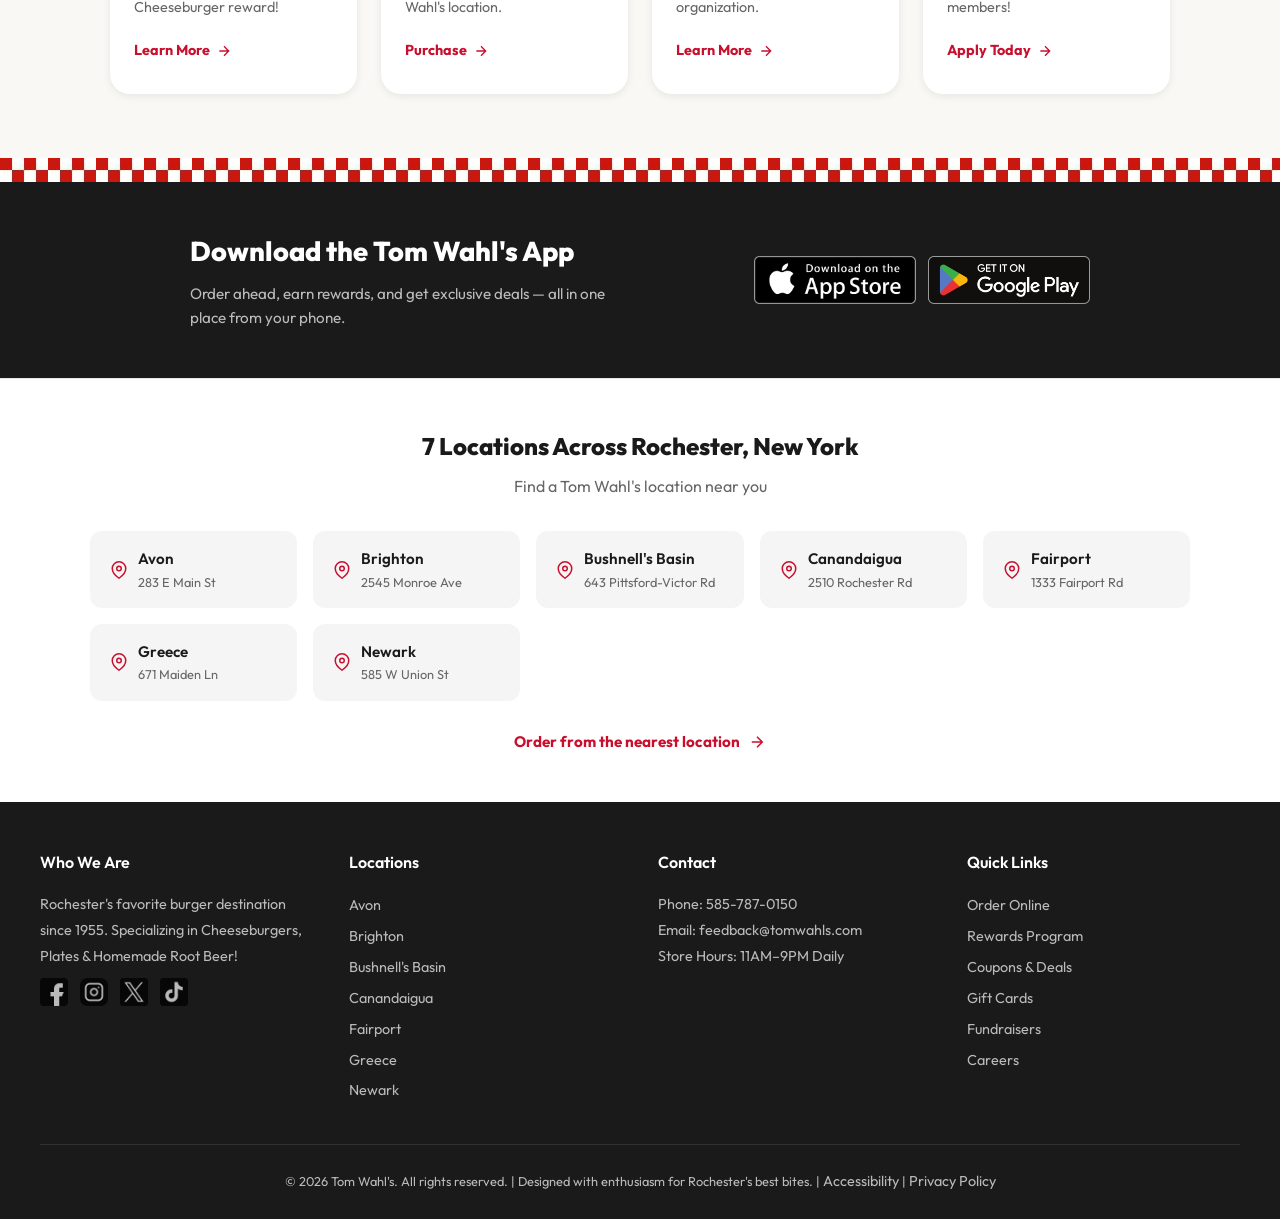
==== commit e091444c: "bulk updates" ====
--- a/index.html
+++ b/index.html
@@ -80,44 +80,7 @@
     <link href="https://fonts.googleapis.com/css2?family=Outfit:wght@400;500;600;700;800;900&display=swap" rel="stylesheet">
     <link rel="stylesheet" href="/assets/shared-styles.css">
     <style>
-        *, *::before, *::after { box-sizing: border-box; margin: 0; padding: 0; }
-        :root {
-            --red: #C8102E;
-            --red-dark: #a00d24;
-            --red-light: #ffeaee;
-            --dark: #1a1a1a;
-            --cream: #faf8f5;
-            --white: #ffffff;
-            --gray-100: #f5f5f5;
-            --gray-200: #e8e8e8;
-            --gray-400: #999;
-            --gray-600: #666;
-            --shadow-sm: 0 2px 8px rgba(0,0,0,0.08);
-            --shadow-md: 0 4px 20px rgba(0,0,0,0.1);
-            --shadow-lg: 0 8px 40px rgba(0,0,0,0.12);
-            --radius: 12px;
-            --radius-lg: 20px;
-        }
-        body { font-family: 'Outfit', sans-serif; background: var(--cream); color: var(--dark); line-height: 1.6; -webkit-font-smoothing: antialiased; }
-        a { text-decoration: none; color: inherit; }
-        img { max-width: 100%; height: auto; display: block; }
-
-        /* ── NAV ── */
-        .nav { background: var(--white); position: sticky; top: 0; z-index: 100; border-bottom: 1px solid var(--gray-200); }
-        .nav-inner { max-width: 1200px; margin: 0 auto; padding: 12px 20px; display: flex; align-items: center; justify-content: space-between; }
-        .nav-logo img { height: 72px; width: auto; }
-        .nav-links { display: flex; gap: 8px; align-items: center; }
-        .nav-links a { padding: 8px 16px; border-radius: 8px; font-weight: 500; font-size: 0.95rem; color: var(--dark); transition: all 0.2s; }
-        .nav-links a:hover { background: var(--gray-100); }
-        .nav-links a.active { background: var(--red); color: var(--white); }
-        .hamburger { display: none; background: none; border: none; cursor: pointer; padding: 8px; }
-        .hamburger span { display: block; width: 24px; height: 2px; background: var(--dark); margin: 6px 0; border-radius: 2px; }
-        .mobile-menu { display: none; background: var(--white); border-top: 1px solid var(--gray-200); padding: 12px 20px; }
-        .mobile-menu a { display: block; padding: 12px 0; font-weight: 500; color: var(--dark); border-bottom: 1px solid var(--gray-100); }
-        .mobile-menu a.active { color: var(--red); }
-        @media (max-width: 768px) { .nav-links { display: none; } .hamburger { display: block; } .mobile-menu.open { display: block; } }
-
-        /* ── HERO ── */
+        /* ── HERO (index uses .hero, not .page-hero) ── */
         .hero {
             background: linear-gradient(135deg, var(--red) 0%, var(--red-dark) 100%);
             color: var(--white);
@@ -139,17 +102,17 @@
             position: relative;
         }
         .hero p {
-            font-size: clamp(1rem, 2.5vw, 1.2rem);
-            opacity: 0.92;
-            max-width: 600px;
+            font-size: 1.1rem;
+            opacity: 0.9;
+            max-width: 520px;
             margin: 0 auto 32px;
             line-height: 1.7;
         }
         .hero h1 {
-            font-size: clamp(2.2rem, 6vw, 3.4rem);
+            font-size: clamp(2rem, 5vw, 3rem);
             font-weight: 900;
-            letter-spacing: -0.03em;
-            margin-bottom: 16px;
+            letter-spacing: -0.02em;
+            margin-bottom: 12px;
             line-height: 1.1;
             position: relative;
             z-index: 2;
@@ -331,21 +294,9 @@
         }
         .locations-cta svg { width: 18px; height: 18px; }
 
-        /* ── FOOTER ── */
-        .footer { background:var(--dark); justify-content: center; color: rgba(255,255,255,0.7); padding: 48px 20px 24px; }
-        .footer-inner { max-width: 1200px; margin: 0 auto; display: grid; grid-template-columns: repeat(auto-fit, minmax(200px, 1fr)); gap: 36px; }
-        .footer h4 { color: var(--white); font-size: 1rem; margin-bottom: 16px; font-weight: 600; }
-        .footer p, .footer a { font-size: 0.9rem; line-height: 1.8; }
-        .footer a:hover { color: var(--white); }
-        .footer-bottom { max-width: 1200px; margin: 36px auto 0; padding-top: 24px; border-top: 1px solid rgba(255,255,255,0.1); text-align: center; font-size: 0.8rem; }
-        .social-icons { display: flex; gap: 12px; margin-top: 8px; }
-        .social-icons a img { width: 28px; height: 28px; opacity: 0.7; transition: opacity 0.2s; }
-        .social-icons a img:hover { opacity: 1; }
-        .footer-links { list-style: none; }
-        .footer-links li { margin-bottom: 4px; }
         @media(max-width:600px){
             .hero{padding:40px 20px 48px}
-            .hero h1{font-size:1.6rem}
+            .hero h1{font-size:1.5rem}
             .hero p{font-size:.95rem}
             .app-banner{padding:32px 20px}
             .locations-strip{padding:32px 20px}
@@ -363,7 +314,15 @@
             <img src="/assets/TomWahlsLogo.png" alt="Tom Wahl's Logo — Rochester's Best Cheeseburgers Since 1955">
         </a>
         <div class="nav-links">
-            <a href="https://tomwahls.orderexperience.net/62602331214add22d5341ca5/menu">Menu</a>
+            <div class="nav-dropdown">
+                <a>Menu</a>
+                <div class="nav-dropdown-menu">
+                    <a href="https://tomwahls.orderexperience.net/62602331214add22d5341ca5/menu" target="_blank" rel="noopener">View Full Menu</a>
+                    <a href="/assets/menus/Gluten_Free_Menu.pdf" target="_blank" rel="noopener">Gluten Free Menu</a>
+                    <a href="/assets/menus/Nutritional_Information.pdf" target="_blank" rel="noopener">Nutritional Info</a>
+                    <a href="/assets/menus/Allergen_Sheet.pdf" target="_blank" rel="noopener">Allergy Info</a>
+                </div>
+            </div>
             <a href="/order-online.html">Order Online</a>
             <a href="/rewards.html">Rewards</a>
             <a href="/coupons.html">Coupons</a>
@@ -374,10 +333,17 @@
         </button>
     </div>
     <div class="mobile-menu">
-        <a href="https://tomwahls.orderexperience.net/62602331214add22d5341ca5/menu">Menu</a>
+        <a class="mobile-menu-toggle" onclick="this.classList.toggle('open');this.nextElementSibling.classList.toggle('open')">Menu</a>
+        <div class="mobile-menu-sub">
+            <a href="https://tomwahls.orderexperience.net/62602331214add22d5341ca5/menu" target="_blank" rel="noopener">View Full Menu</a>
+            <a href="/assets/menus/Gluten_Free_Menu.pdf" target="_blank" rel="noopener">Gluten Free Menu</a>
+            <a href="/assets/menus/Nutritional_Information.pdf" target="_blank" rel="noopener">Nutritional Info</a>
+            <a href="/assets/menus/Allergen_Sheet.pdf" target="_blank" rel="noopener">Allergy Info</a>
+        </div>
         <a href="/order-online.html">Order Online</a>
         <a href="/rewards.html">Rewards</a>
         <a href="/coupons.html">Coupons</a>
+        <a href="/careers.html">Careers</a>
         <a href="/fundraiser.html">Host a Fundraiser</a>
         <a href="/gift-cards.html">Gift Cards</a>
         <a href="https://tomwahls.myguestaccount.com/guest/nologin/account-balance">Check Gift Card Balance</a>
@@ -565,8 +531,8 @@
             <h4>Locations</h4>
             <ul class="footer-links">
                 <li><a href="/locations.html#avon">Avon</a></li>
+                <li><a href="/locations.html#brighton">Brighton</a></li>
                 <li><a href="/locations.html#basin">Bushnell's Basin</a></li>
-                <li><a href="/locations.html#brighton">Brighton</a></li>
                 <li><a href="/locations.html#canandaigua">Canandaigua</a></li>
                 <li><a href="/locations.html#fairport">Fairport</a></li>
                 <li><a href="/locations.html#greece">Greece</a></li>
@@ -587,13 +553,12 @@
                 <li><a href="/coupons.html">Coupons &amp; Deals</a></li>
                 <li><a href="/gift-cards.html">Gift Cards</a></li>
                 <li><a href="/fundraiser.html">Fundraisers</a></li>
-                <li><a href="/privacy.html">Privacy Policy</a></li>
-                <li><a href="/accessibility.html">Accessibility</a></li>
+                <li><a href="/careers.html">Careers</a></li>
             </ul>
         </div>
     </div>
     <div class="footer-bottom">
-        &copy; 2026 Tom Wahl's. All rights reserved. | Designed with enthusiasm for Rochester's best bites.
+        &copy; 2026 Tom Wahl's. All rights reserved. | Designed with enthusiasm for Rochester's best bites. | <a href="/accessibility.html">Accessibility</a> | <a href="/privacy.html">Privacy Policy</a>
     </div>
 </footer>
 
--- a/assets/shared-styles.css
+++ b/assets/shared-styles.css
@@ -1,19 +1,115 @@
 /**
- * Tom Wahl's — Shared 50s Diner Design System
- * =============================================
- * Classic 50s diner aesthetic inspired by Johnny Rockets:
- * - Red checker stripe dividers
- * - Chrome/metallic accents
- * - Retro typography touches
- * - Warm cream backgrounds with diner-style sections
- * - Starburst and badge decorations
+ * Tom Wahl's — Global Stylesheet
+ * ================================
+ * Base styles shared by every page: variables, resets, nav, hero,
+ * footer, breadcrumb, and mobile breakpoints.
  *
- * USAGE: Add this to every page's <head>:
- * <link rel="stylesheet" href="https://mmcke4.github.io/assets/shared-styles.css">
+ * Also includes the 50s Diner Design System components:
+ * checker stripes, chrome accents, retro badges, etc.
  *
- * Place AFTER your Google Fonts import, BEFORE page-specific <style> blocks.
- * Page-specific styles will override these as needed.
+ * USAGE: <link rel="stylesheet" href="/assets/shared-styles.css">
+ * Place AFTER Google Fonts import, BEFORE page-specific <style> blocks.
  */
+
+/* ══════════════════════════════════════════════════════════════════════
+   BASE STYLES
+   ══════════════════════════════════════════════════════════════════════ */
+
+/* ── CSS VARIABLES ── */
+:root {
+    --red: #C8102E;
+    --red-dark: #a00d24;
+    --red-light: #ffeaee;
+    --dark: #1a1a1a;
+    --cream: #faf8f5;
+    --white: #ffffff;
+    --gray-100: #f5f5f5;
+    --gray-200: #e8e8e8;
+    --gray-400: #999;
+    --gray-600: #666;
+    --green: #1a8d1a;
+    --gold: #d4a017;
+    --gold-light: #fdf6e3;
+    --shadow-sm: 0 2px 8px rgba(0,0,0,0.08);
+    --shadow-md: 0 4px 20px rgba(0,0,0,0.1);
+    --shadow-lg: 0 8px 40px rgba(0,0,0,0.12);
+    --radius: 12px;
+    --radius-lg: 20px;
+}
+
+/* ── RESETS ── */
+*, *::before, *::after { box-sizing: border-box; margin: 0; padding: 0; }
+body { font-family: 'Outfit', sans-serif; background: var(--cream); color: var(--dark); line-height: 1.6; -webkit-font-smoothing: antialiased; }
+a { text-decoration: none; color: inherit; }
+img { max-width: 100%; height: auto; display: block; }
+
+/* ── NAV ── */
+.nav { background: var(--white); position: sticky; top: 0; z-index: 100; border-bottom: 1px solid var(--gray-200); }
+.nav-inner { max-width: 1200px; margin: 0 auto; padding: 12px 20px; display: flex; align-items: center; justify-content: space-between; }
+.nav-logo img { height: 72px; width: auto; }
+.nav-links { display: flex; gap: 8px; align-items: center; }
+.nav-links a { padding: 8px 16px; border-radius: 8px; font-weight: 500; font-size: 0.95rem; color: var(--dark); transition: all 0.2s; }
+.nav-links a:hover { background: var(--gray-100); }
+.nav-links a.active { background: var(--red); color: var(--white); }
+.hamburger { display: none; background: none; border: none; cursor: pointer; padding: 8px; }
+.hamburger span { display: block; width: 24px; height: 2px; background: var(--dark); margin: 6px 0; border-radius: 2px; }
+.mobile-menu { display: none; background: var(--white); border-top: 1px solid var(--gray-200); padding: 12px 20px; }
+.mobile-menu a { display: block; padding: 12px 0; font-weight: 500; color: var(--dark); border-bottom: 1px solid var(--gray-100); }
+.mobile-menu a.active { color: var(--red); }
+
+/* ── NAV DROPDOWN (desktop hover, mobile expand) ── */
+.nav-dropdown { position: relative; }
+.nav-dropdown > a { cursor: pointer; }
+.nav-dropdown > a::after { content: ''; display: inline-block; width: 0; height: 0; border-left: 4px solid transparent; border-right: 4px solid transparent; border-top: 4px solid currentColor; margin-left: 5px; vertical-align: middle; }
+.nav-dropdown-menu { display: none; position: absolute; top: 100%; left: 0; background: var(--white); border-radius: 10px; box-shadow: var(--shadow-md); padding: 8px 0; min-width: 200px; z-index: 200; }
+.nav-dropdown-menu a { display: block; padding: 10px 20px; font-size: 0.88rem; font-weight: 500; color: var(--dark); white-space: nowrap; border-radius: 0; }
+.nav-dropdown-menu a:hover { background: var(--gray-100); color: var(--red); }
+.nav-dropdown:hover .nav-dropdown-menu { display: block; }
+
+/* Mobile menu dropdown */
+.mobile-menu-sub { display: none; padding-left: 16px; }
+.mobile-menu-sub.open { display: block; }
+.mobile-menu-sub a { font-size: 0.9rem; color: var(--gray-600); border-bottom: 1px solid var(--gray-100); padding: 10px 0; }
+.mobile-menu-toggle { display: flex; align-items: center; justify-content: space-between; cursor: pointer; }
+.mobile-menu-toggle::after { content: ''; display: inline-block; width: 0; height: 0; border-left: 5px solid transparent; border-right: 5px solid transparent; border-top: 5px solid var(--gray-400); transition: transform 0.2s; }
+.mobile-menu-toggle.open::after { transform: rotate(180deg); }
+
+/* ── PAGE HERO ── */
+.page-hero { background: linear-gradient(135deg, var(--red) 0%, var(--red-dark) 100%); color: var(--white); padding: 60px 20px 50px; text-align: center; }
+.page-hero h1 { font-size: clamp(2rem, 5vw, 3rem); font-weight: 900; margin-bottom: 12px; letter-spacing: -0.02em; }
+.page-hero p { font-size: 1.1rem; opacity: 0.9; max-width: 520px; margin: 0 auto; }
+.breadcrumb { margin-bottom: 12px; font-size: 0.85rem; opacity: 0.7; }
+.breadcrumb a { color: white; text-decoration: underline; }
+
+/* ── FOOTER ── */
+.footer { justify-content: center; background: var(--dark); color: rgba(255,255,255,0.7); padding: 48px 20px 24px; }
+.footer-inner { max-width: 1200px; margin: 0 auto; display: grid; grid-template-columns: repeat(auto-fit, minmax(200px, 1fr)); gap: 36px; }
+.footer h4 { color: var(--white); font-size: 1rem; margin-bottom: 16px; font-weight: 600; }
+.footer p, .footer a { font-size: 0.9rem; line-height: 1.8; }
+.footer a:hover { color: var(--white); }
+.footer-bottom { max-width: 1200px; margin: 36px auto 0; padding-top: 24px; border-top: 1px solid rgba(255,255,255,0.1); text-align: center; font-size: 0.8rem; }
+.social-icons { display: flex; gap: 12px; margin-top: 8px; }
+.social-icons a img { width: 28px; height: 28px; opacity: 0.7; transition: opacity 0.2s; }
+.social-icons a img:hover { opacity: 1; }
+.footer-links { list-style: none; }
+.footer-links li { margin-bottom: 4px; }
+
+/* ── MOBILE BREAKPOINTS ── */
+@media (max-width: 768px) {
+    .nav-links { display: none; }
+    .hamburger { display: block; }
+    .mobile-menu.open { display: block; }
+    .nav-logo img { height: 52px !important; }
+}
+@media (max-width: 600px) {
+    .page-hero { padding: 36px 20px 36px; }
+    .page-hero h1 { font-size: 1.5rem; }
+    .page-hero p { font-size: 0.95rem; }
+}
+
+/* ══════════════════════════════════════════════════════════════════════
+   50s DINER DESIGN SYSTEM COMPONENTS
+   ══════════════════════════════════════════════════════════════════════ */
 
 /* ── RED CHECKER STRIPE ── */
 /* Use: <div class="checker-stripe"></div> between any two sections */
@@ -275,7 +371,3 @@
     letter-spacing: 0.03em;
 }
 
-/* ── MOBILE NAV LOGO ── */
-@media(max-width:768px){
-    .nav-logo img{height:52px!important}
-}
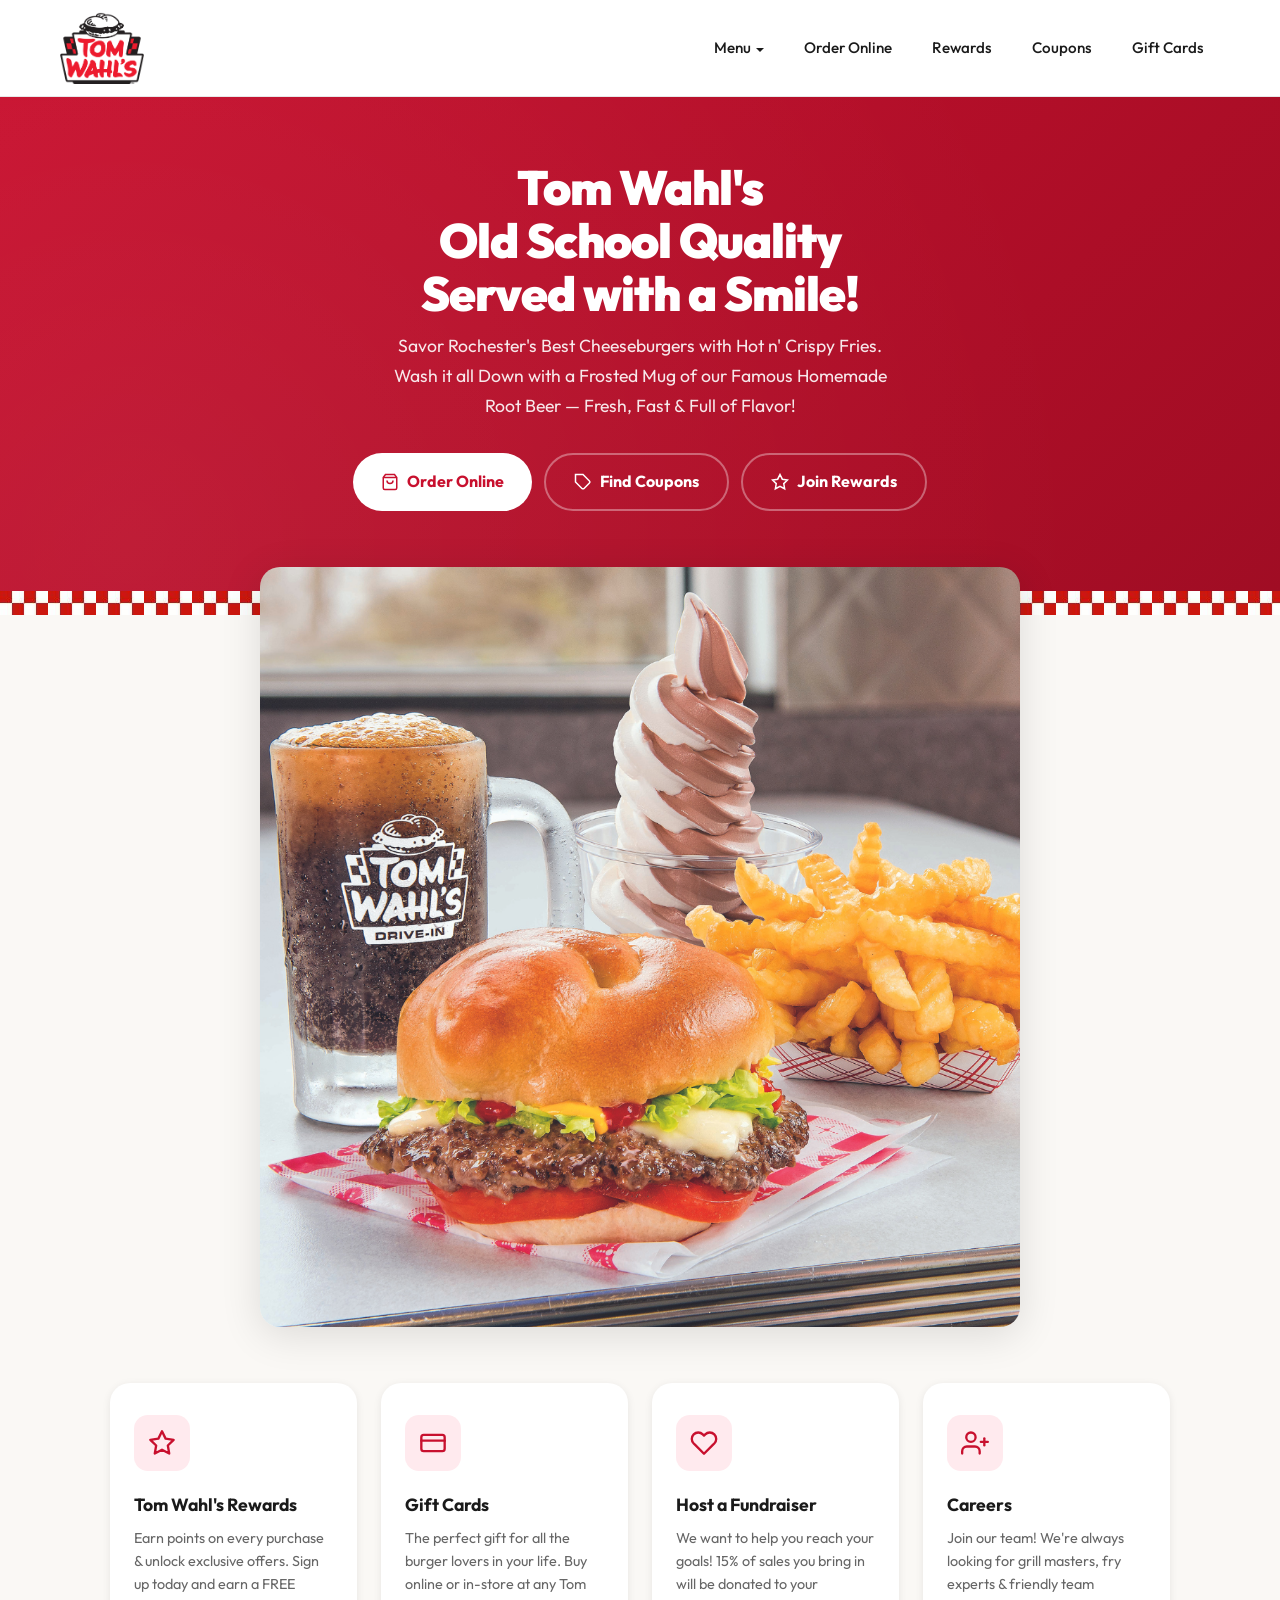
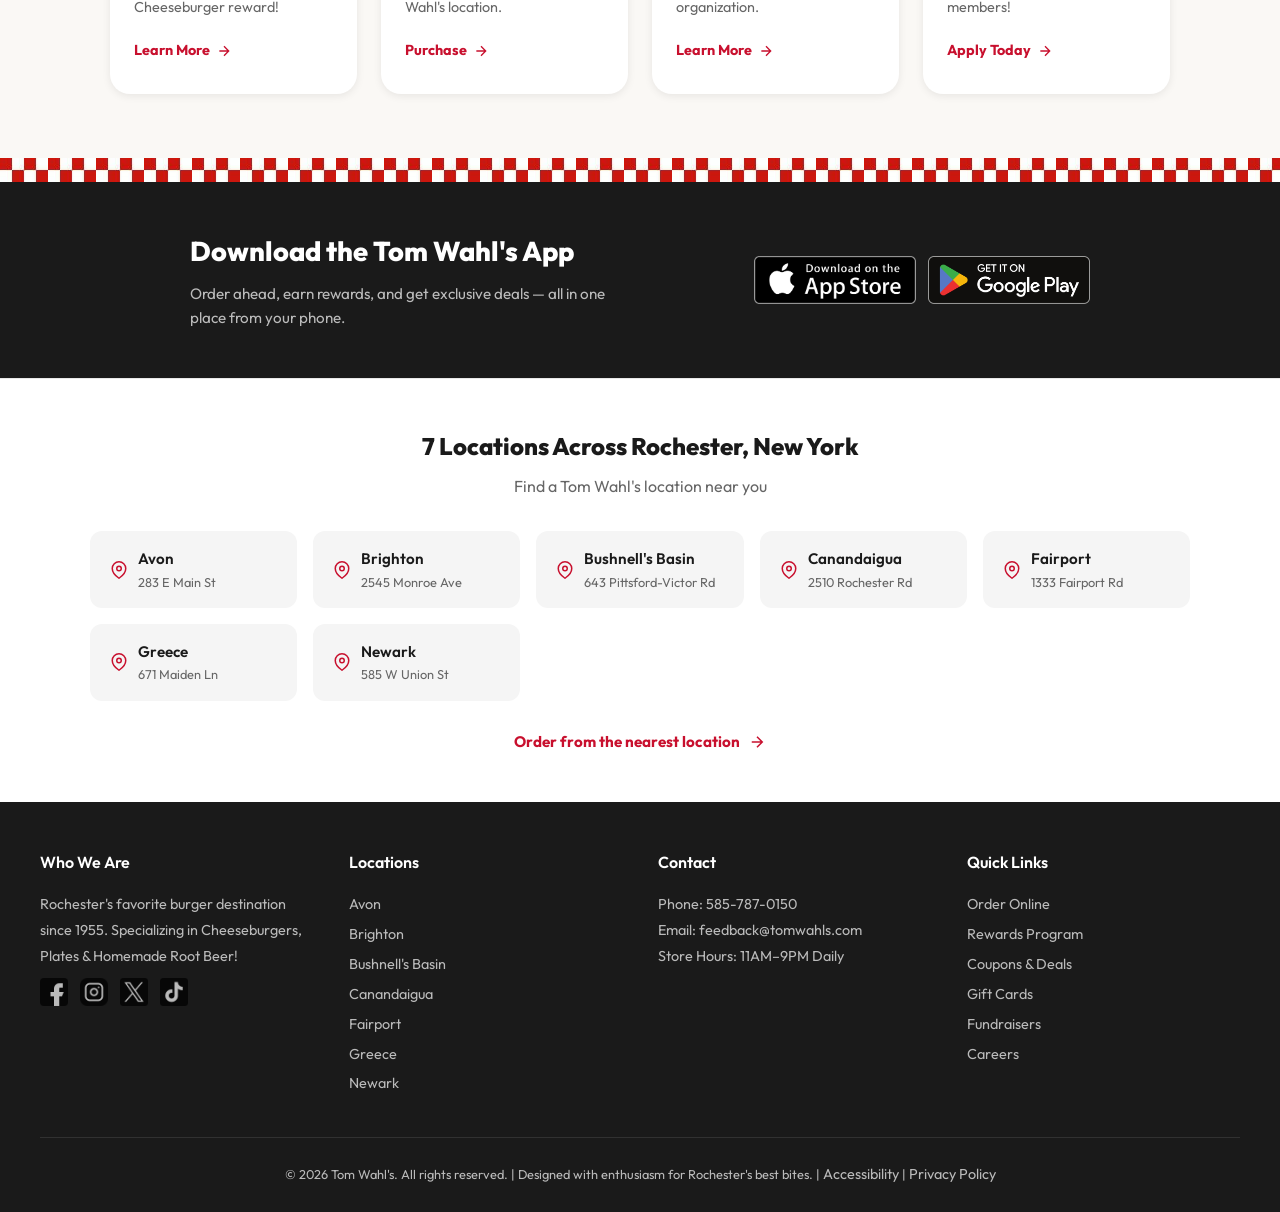
==== commit a9ddc443: "prettifying" ====
--- a/index.html
+++ b/index.html
@@ -299,8 +299,16 @@
             .hero h1{font-size:1.5rem}
             .hero p{font-size:.95rem}
             .app-banner{padding:32px 20px}
+            .app-banner-text h2{font-size:1.2rem}
+            .app-banner-text p{font-size:.88rem}
             .locations-strip{padding:32px 20px}
+            .locations-inner h2{font-size:1.25rem}
+            .locations-inner > p{font-size:.9rem}
+            .loc-chip .loc-name{font-size:.9rem}
+            .loc-chip .loc-hours{font-size:.75rem}
             .feature-card{padding:24px 20px}
+            .feature-card h3{font-size:1rem}
+            .feature-card p{font-size:.85rem}
             .app-banner-inner{gap:20px}
         }
     </style>
@@ -507,7 +515,7 @@
                 </div>
             </a>
         </div>
-        <a href="/order-online.html" class="locations-cta">
+            <a href="/order-online.html" class="locations-cta">
             Order from the nearest location
             <svg viewBox="0 0 24 24" fill="none" stroke="currentColor" stroke-width="2"><path d="M5 12h14M12 5l7 7-7 7"/></svg>
         </a>
--- a/assets/shared-styles.css
+++ b/assets/shared-styles.css
@@ -53,8 +53,8 @@
 .nav-links a.active { background: var(--red); color: var(--white); }
 .hamburger { display: none; background: none; border: none; cursor: pointer; padding: 8px; }
 .hamburger span { display: block; width: 24px; height: 2px; background: var(--dark); margin: 6px 0; border-radius: 2px; }
-.mobile-menu { display: none; background: var(--white); border-top: 1px solid var(--gray-200); padding: 12px 20px; }
-.mobile-menu a { display: block; padding: 12px 0; font-weight: 500; color: var(--dark); border-bottom: 1px solid var(--gray-100); }
+.mobile-menu { display: none; background: var(--white); border-top: 1px solid var(--gray-200); padding: 8px 20px; }
+.mobile-menu a { display: block; padding: 10px 0; font-weight: 500; font-size: 0.9rem; color: var(--dark); border-bottom: 1px solid var(--gray-100); }
 .mobile-menu a.active { color: var(--red); }
 
 /* ── NAV DROPDOWN (desktop hover, mobile expand) ── */
@@ -69,8 +69,8 @@
 /* Mobile menu dropdown */
 .mobile-menu-sub { display: none; padding-left: 16px; }
 .mobile-menu-sub.open { display: block; }
-.mobile-menu-sub a { font-size: 0.9rem; color: var(--gray-600); border-bottom: 1px solid var(--gray-100); padding: 10px 0; }
-.mobile-menu-toggle { display: flex; align-items: center; justify-content: space-between; cursor: pointer; }
+.mobile-menu-sub a { font-size: 0.82rem; color: var(--gray-600); border-bottom: 1px solid var(--gray-100); padding: 8px 0; }
+.mobile-menu-toggle { display: flex; align-items: center; justify-content: space-between; cursor: pointer; font-size: 0.9rem; }
 .mobile-menu-toggle::after { content: ''; display: inline-block; width: 0; height: 0; border-left: 5px solid transparent; border-right: 5px solid transparent; border-top: 5px solid var(--gray-400); transition: transform 0.2s; }
 .mobile-menu-toggle.open::after { transform: rotate(180deg); }
 
@@ -91,7 +91,7 @@
 .social-icons { display: flex; gap: 12px; margin-top: 8px; }
 .social-icons a img { width: 28px; height: 28px; opacity: 0.7; transition: opacity 0.2s; }
 .social-icons a img:hover { opacity: 1; }
-.footer-links { list-style: none; }
+.footer-links { list-style: none; line-height: 1.3;}
 .footer-links li { margin-bottom: 4px; }
 
 /* ── MOBILE BREAKPOINTS ── */
@@ -104,7 +104,12 @@
 @media (max-width: 600px) {
     .page-hero { padding: 36px 20px 36px; }
     .page-hero h1 { font-size: 1.5rem; }
-    .page-hero p { font-size: 0.95rem; }
+    .page-hero p { font-size: 0.75rem; } /* 0.95rem */
+    /* Footer scale-down for narrow screens */
+    .footer { padding: 36px 20px 20px; }
+    .footer h4 { font-size: 0.95rem; margin-bottom: 12px; }
+    .footer p, .footer a { font-size: 0.75rem; line-height: 1.7; } /* 0.85rem; line-height: 1.7; */
+    .footer-bottom { font-size: 0.75rem; }
 }
 
 /* ══════════════════════════════════════════════════════════════════════
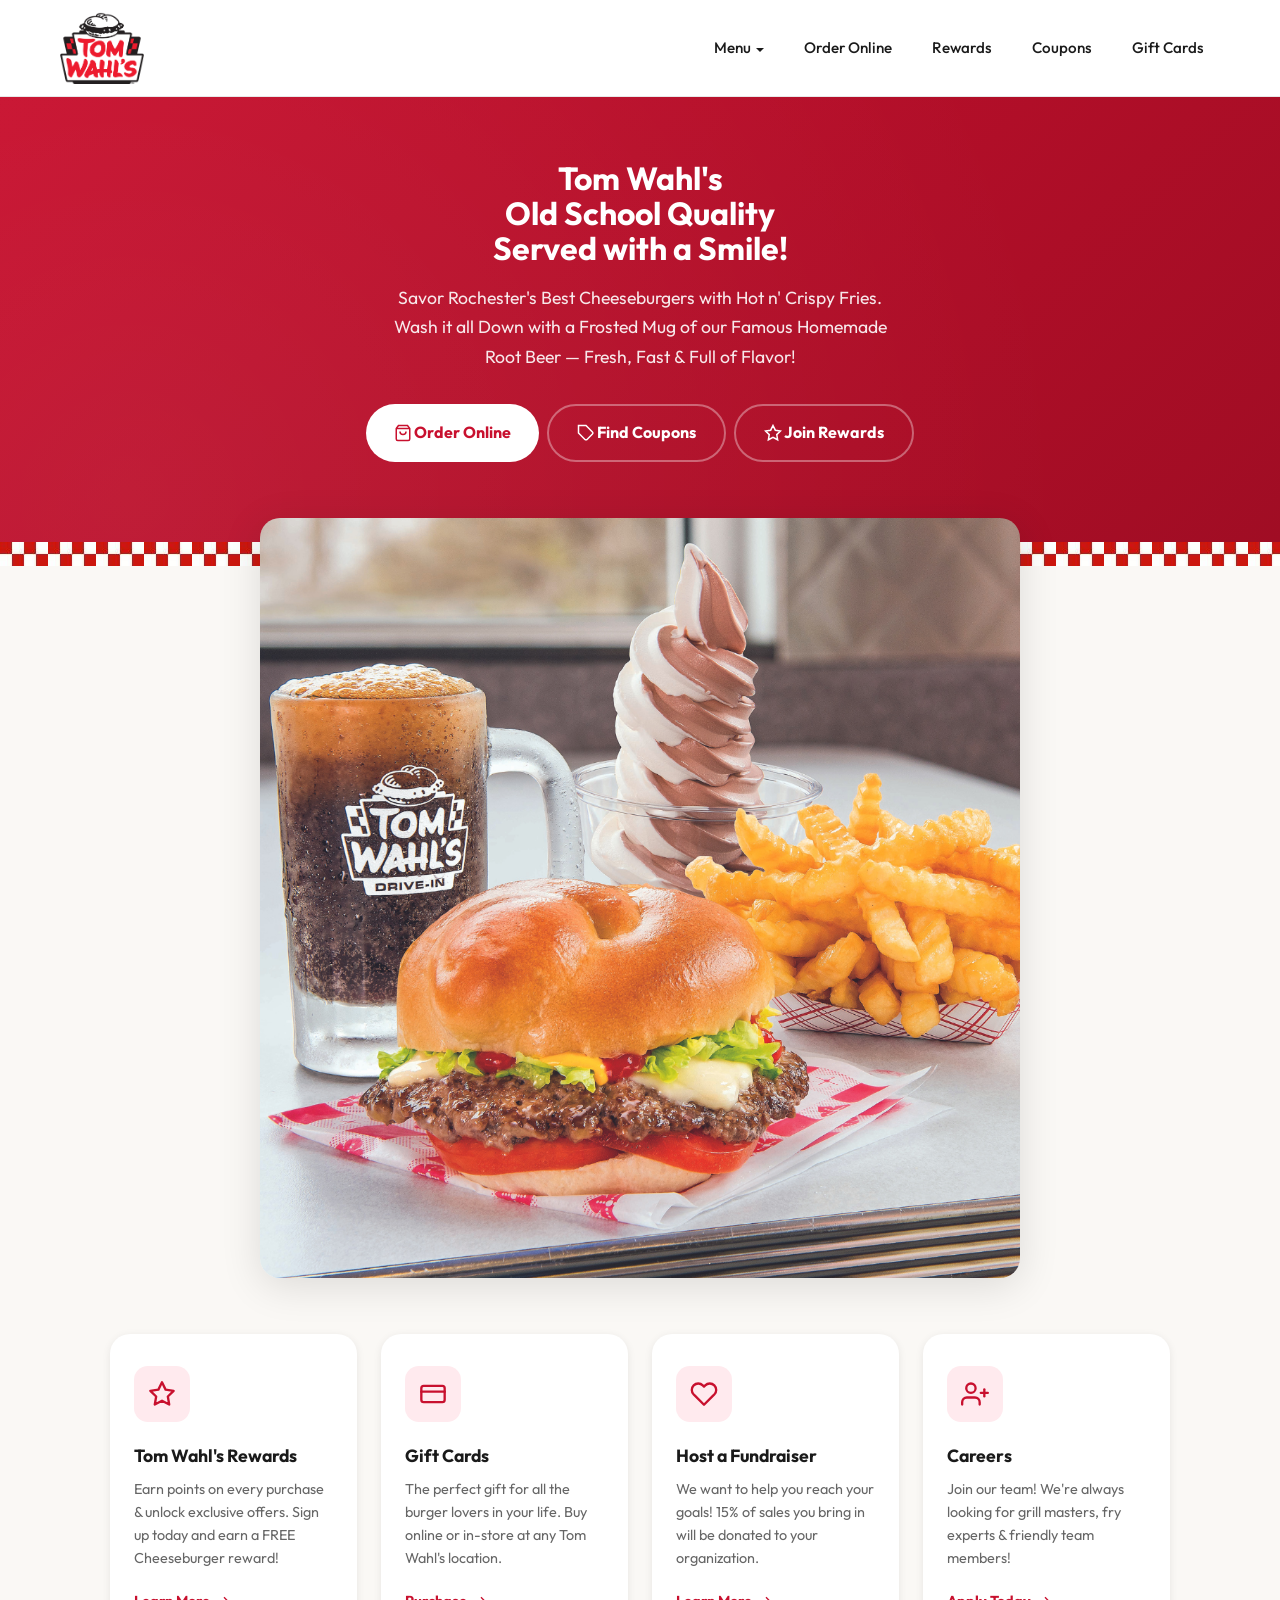
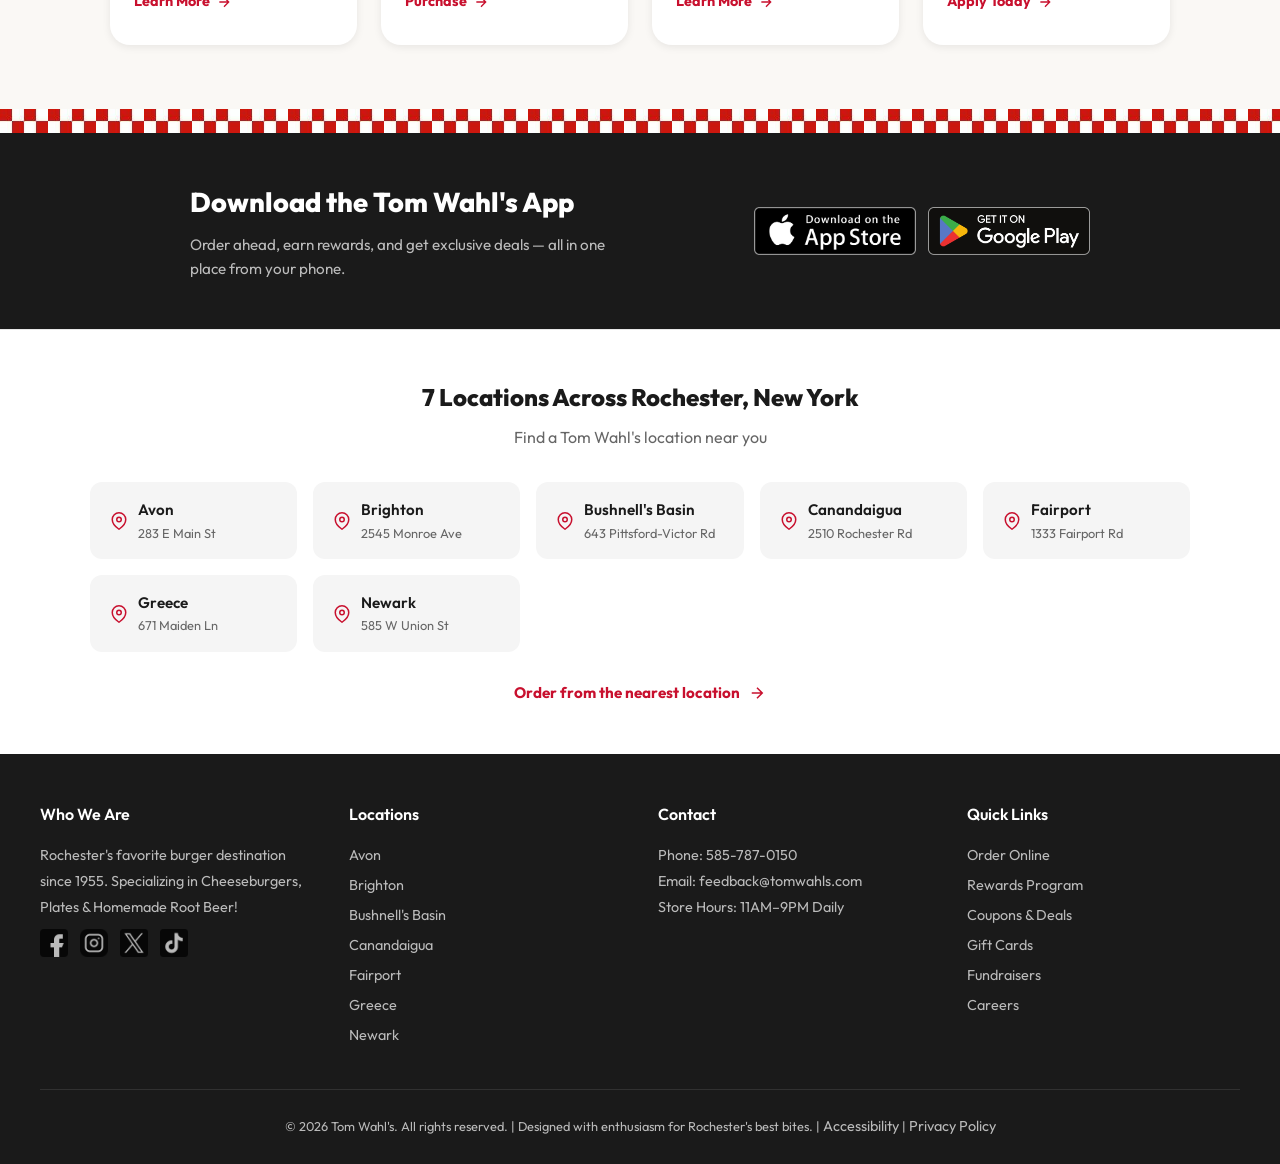
==== commit 82f8ceb9: "prettifying" ====
--- a/index.html
+++ b/index.html
@@ -109,23 +109,20 @@
             line-height: 1.7;
         }
         .hero h1 {
-            font-size: clamp(2rem, 5vw, 3rem);
-            font-weight: 900;
-            letter-spacing: -0.02em;
-            margin-bottom: 12px;
-            line-height: 1.1;
-            position: relative;
+            margin-bottom: 16px; 
+            line-height: 1.1; 
+            position: relative; 
             z-index: 2;
         }
         .hero-ctas {
             display: flex;
-            gap: 12px;
+            gap: 8px;
             justify-content: center;
             flex-wrap: wrap;
             position: relative;
         }
         .btn {
-            display: inline-flex; align-items: center; gap: 8px;
+            display: inline-flex; align-items: center; gap: 2px;
             padding: 14px 28px;
             border-radius: 50px;
             font-weight: 700; font-size: 1rem;
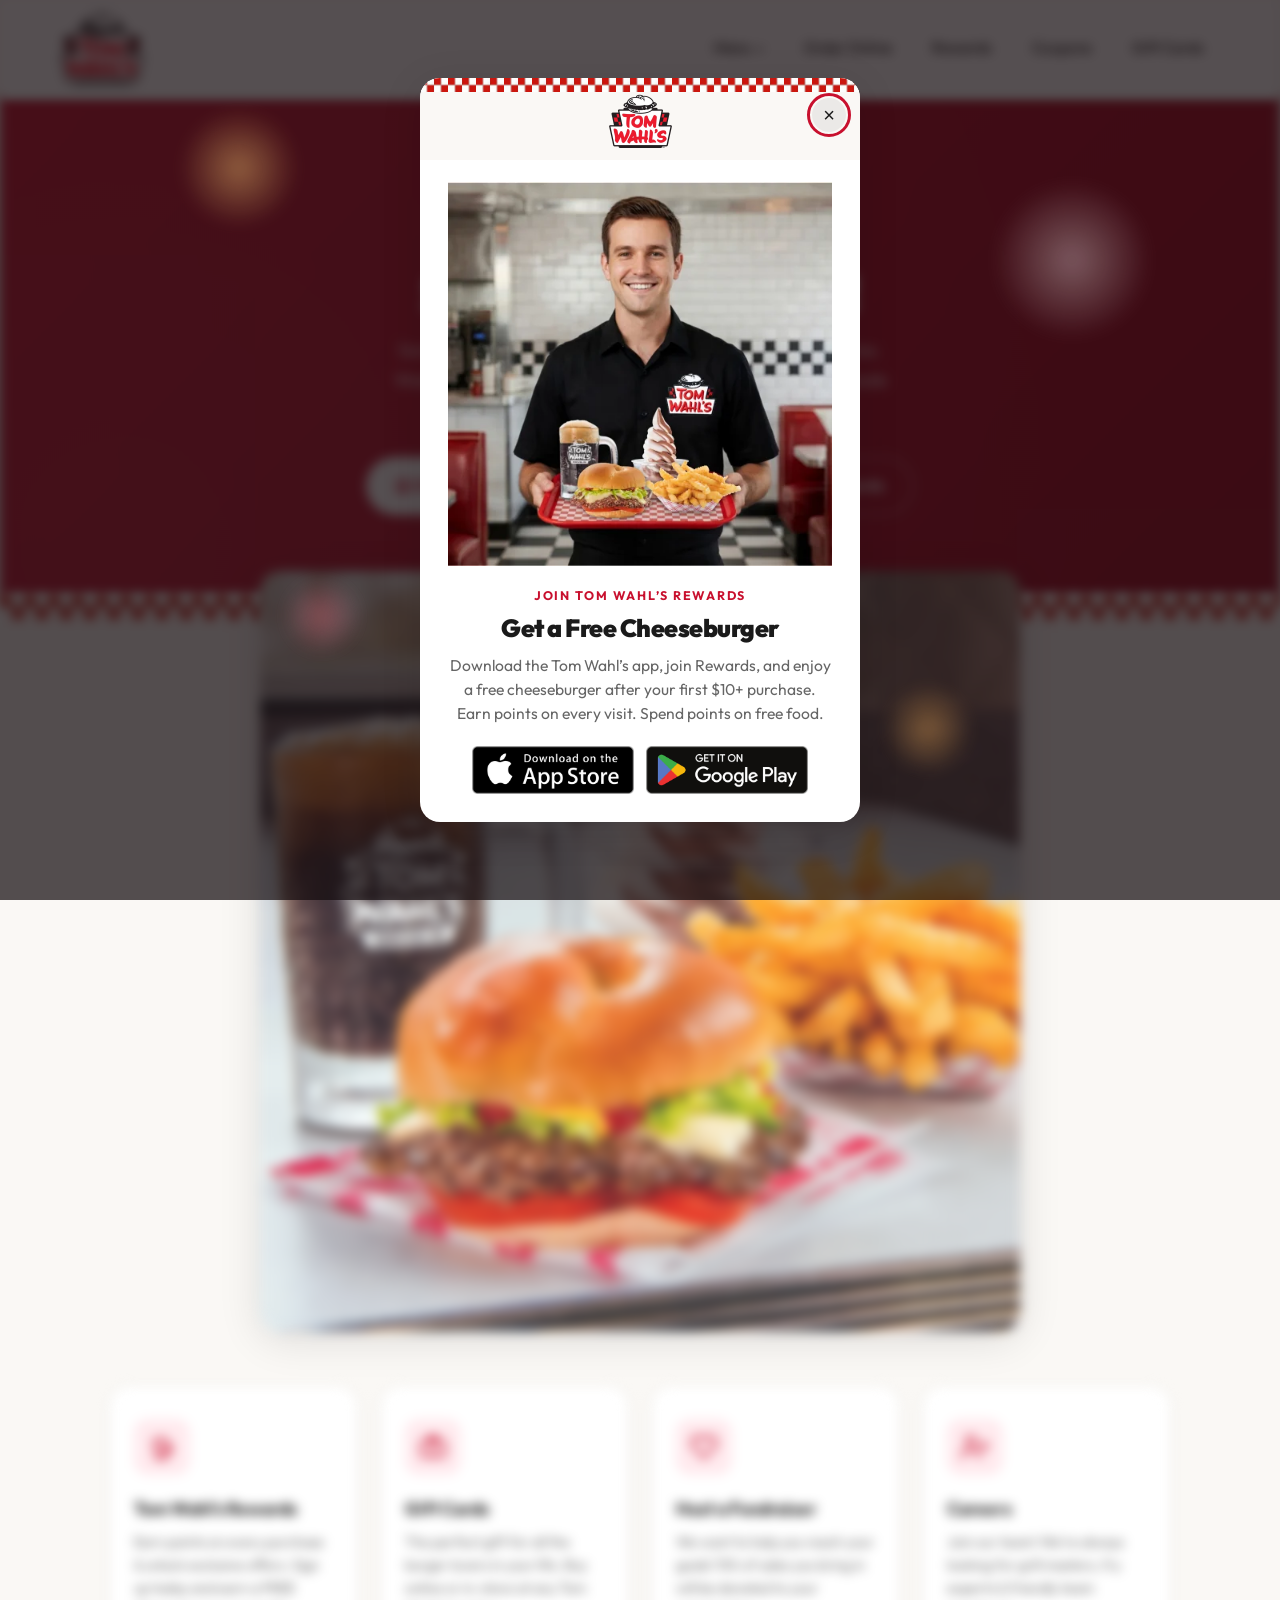
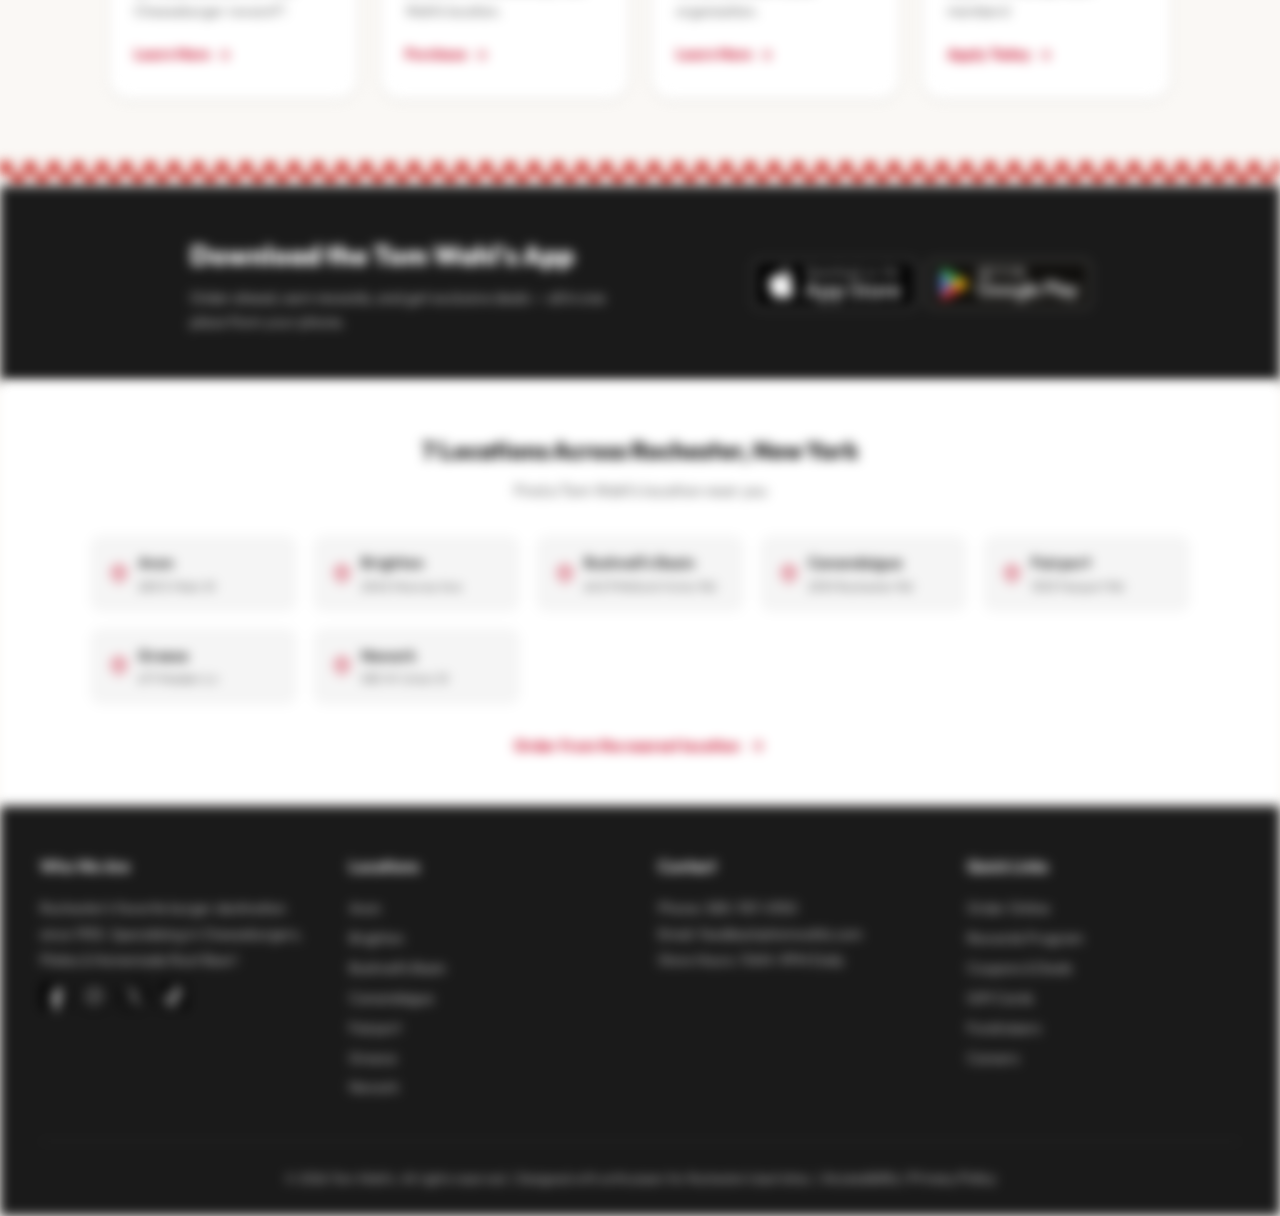
==== commit ffde5383: "reformat edits & refactored imgs" ====
--- a/index.html
+++ b/index.html
@@ -3,6 +3,15 @@
 <head>
     <meta charset="UTF-8">
     <meta name="viewport" content="width=device-width, initial-scale=1.0">
+
+    <!-- Google tag (gtag.js) -->
+    <script async src="https://www.googletagmanager.com/gtag/js?id=G-XXXXXXXXXX"></script>
+    <script>
+        window.dataLayer = window.dataLayer || [];
+        function gtag(){dataLayer.push(arguments);}
+        gtag('js', new Date());
+        gtag('config', 'G-XXXXXXXXXX');
+    </script>
     <title>Tom Wahl's — Rochester's Best Cheeseburgers Since 1955</title>
     <meta name="description" content="Tom Wahl's — home of Rochester's Best Cheeseburgers, ground steak burgers, homemade root beer & crispy fries since 1955. Order online for pickup or delivery from 7 Rochester, NY area locations. Join Rewards and earn free food!">
     <meta name="keywords" content="Tom Wahl's, Tom Wahls, Rochester best cheeseburger, Western New York burgers, Wahlburger, homemade root beer, Rochester NY restaurant, ground steak burger, 55 Junker Plate, Tom Wahls menu, Tom Wahls locations">
@@ -15,7 +24,7 @@
     <meta property="og:title" content="Tom Wahl's — Rochester's Best Cheeseburgers Since 1955">
     <meta property="og:description" content="Ground steak cheeseburgers, crispy fries & homemade root beer. Order online, find coupons, or join rewards at 7 Rochester, NY area locations.">
     <meta property="og:url" content="https://mmcke4.github.io/">
-    <meta property="og:image" content="/assets/TomWahlsLogo.png">
+    <meta property="og:image" content="https://mmcke4.github.io/assets/tomwahlslogo.png">
     <meta property="og:site_name" content="Tom Wahl's">
     <meta property="og:locale" content="en_US">
 
@@ -23,7 +32,7 @@
     <meta name="twitter:card" content="summary_large_image">
     <meta name="twitter:title" content="Tom Wahl's — Rochester's Best Cheeseburgers">
     <meta name="twitter:description" content="Home of the Wahlburger since 1955. Order online, earn rewards, find deals at 7 Rochester, NY area locations.">
-    <meta name="twitter:image" content="/assets/TomWahlsLogo.png">
+    <meta name="twitter:image" content="https://mmcke4.github.io/assets/tomwahlslogo.png">
 
     <!-- Structured Data: Organization -->
     <script type="application/ld+json">
@@ -32,7 +41,7 @@
         "@type": "Organization",
         "name": "Tom Wahl's",
         "url": "https://mmcke4.github.io/",
-        "logo": "https://mmcke4.github.io/assets/TomWahlsLogo.png",
+        "logo": "https://mmcke4.github.io/assets/tomwahlslogo.png",
         "foundingDate": "1955",
         "description": "Rochester's favorite burger destination since 1955. Home of the Wahlburger, ground steak cheeseburgers, homemade root beer, and the 55 Junker Plate.",
         "telephone": "+1-585-787-0150",
@@ -79,9 +88,10 @@
     <link rel="preconnect" href="https://fonts.googleapis.com">
     <link href="https://fonts.googleapis.com/css2?family=Outfit:wght@400;500;600;700;800;900&display=swap" rel="stylesheet">
     <link rel="stylesheet" href="/assets/shared-styles.css">
+    <link rel="preload" as="image" type="image/webp" href="/assets/tablesetting.webp" fetchpriority="high">
     <style>
         /* ── HERO (index uses .hero, not .page-hero) ── */
-        .hero {
+        .page-hero {
             background: linear-gradient(135deg, var(--red) 0%, var(--red-dark) 100%);
             color: var(--white);
             padding: 64px 20px 80px;
@@ -89,7 +99,7 @@
             position: relative;
             overflow: hidden;
         }
-        .hero::before {
+        .page-hero::before {
             content: '';
             position: absolute;
             top: -50%; left: -50%;
@@ -101,20 +111,20 @@
             margin: 0 auto 20px;
             position: relative;
         }
-        .hero p {
+        .page-hero p {
             font-size: 1.1rem;
             opacity: 0.9;
             max-width: 520px;
             margin: 0 auto 32px;
             line-height: 1.7;
         }
-        .hero h1 {
+        .page-hero h1 {
             margin-bottom: 16px; 
             line-height: 1.1; 
             position: relative; 
             z-index: 2;
         }
-        .hero-ctas {
+        .page-hero-ctas {
             display: flex;
             gap: 8px;
             justify-content: center;
@@ -236,7 +246,7 @@
             max-width: 420px;
         }
         .app-buttons { display: flex; gap: 12px; flex-wrap: wrap; }
-        .app-buttons a img { height: 48px; }
+        .app-buttons a img { height: 48px; width: auto; }
         @media (max-width: 600px) {
             .app-banner-inner { justify-content: center; text-align: center; }
             .app-banner-text p { margin: 0 auto; }
@@ -316,7 +326,7 @@
 <nav class="nav">
     <div class="nav-inner">
         <a href="/index.html" class="nav-logo">
-            <img src="/assets/TomWahlsLogo.png" alt="Tom Wahl's Logo — Rochester's Best Cheeseburgers Since 1955">
+            <img src="/assets/tomwahlslogo.webp" width="252" height="216" alt="Tom Wahl's Logo — Rochester's Best Cheeseburgers Since 1955">
         </a>
         <div class="nav-links">
             <div class="nav-dropdown">
@@ -356,20 +366,20 @@
 </nav>
 
 <!-- HERO -->
-<header class="hero">
-    <h1> Tom Wahl's <br> Old School Quality <br> Served with a Smile! </h1>
+<header class="page-hero">
+    <h1>Tom Wahl's <br> Old School Quality <br> Served with a Smile!</h1>
     <p>Savor Rochester's Best Cheeseburgers with Hot n' Crispy Fries. Wash it all Down with a Frosted Mug of our Famous Homemade Root Beer — Fresh, Fast &amp; Full of Flavor!</p>
-    <div class="hero-ctas">
+    <div class="page-hero-ctas">
         <a href="/order-online.html" class="btn btn-white">
-            <svg width="18" height="18" viewBox="0 0 24 24" fill="none" stroke="currentColor" stroke-width="2"><path d="M6 2L3 6v14a2 2 0 002 2h14a2 2 0 002-2V6l-3-4z"/><line x1="3" y1="6" x2="21" y2="6"/><path d="M16 10a4 4 0 01-8 0"/></svg>
+            <svg aria-hidden="true" focusable="false" width="18" height="18" viewBox="0 0 24 24" fill="none" stroke="currentColor" stroke-width="2" stroke-linecap="round" stroke-linejoin="round"><path d="M4 10a8 8 0 0 1 16 0Z"/><path d="M9 6.5h.01M12.5 5.5h.01M15.5 7h.01"/><path d="M3.5 13.5c1.4 1.1 2.9 1.1 4.3 0s2.9-1.1 4.3 0 2.9 1.1 4.3 0 2.9-1.1 4.3 0"/><path d="M4.5 17h15v.5a3 3 0 0 1-3 3h-9a3 3 0 0 1-3-3Z"/></svg>
             Order Online
         </a>
         <a href="/coupons.html" class="btn btn-ghost">
-            <svg width="18" height="18" viewBox="0 0 24 24" fill="none" stroke="currentColor" stroke-width="2"><path d="M20.59 13.41l-7.17 7.17a2 2 0 01-2.83 0L2 12V2h10l8.59 8.59a2 2 0 010 2.82z"/><line x1="7" y1="7" x2="7.01" y2="7"/></svg>
+            <svg aria-hidden="true" focusable="false" width="18" height="18" viewBox="0 0 24 24" fill="none" stroke="currentColor" stroke-width="2"><path d="M20.59 13.41l-7.17 7.17a2 2 0 01-2.83 0L2 12V2h10l8.59 8.59a2 2 0 010 2.82z"/><line x1="7" y1="7" x2="7.01" y2="7"/></svg>
             Find Coupons
         </a>
         <a href="/rewards.html" class="btn btn-ghost">
-            <svg width="18" height="18" viewBox="0 0 24 24" fill="none" stroke="currentColor" stroke-width="2"><path d="M12 2l3.09 6.26L22 9.27l-5 4.87 1.18 6.88L12 17.77l-6.18 3.25L7 14.14 2 9.27l6.91-1.01L12 2z"/></svg>
+            <svg aria-hidden="true" focusable="false" width="18" height="18" viewBox="0 0 24 24" fill="none" stroke="currentColor" stroke-width="2" stroke-linecap="round" stroke-linejoin="round"><path d="M6.5 9 7 20a2 2 0 0 0 2 2h5a2 2 0 0 0 2-2l.5-11"/><path d="M16.5 11.5h1a2.5 2.5 0 0 1 0 5h-1.4"/><path d="M5 9c0-2.2 1.8-3.5 3.5-2.8C9 4 13 4 13.5 6.2 15.2 5.5 17 6.8 17 9"/><path d="M10 13v5M13.5 13v5" opacity=".55"/></svg>
             Join Rewards
         </a>
     </div>
@@ -377,42 +387,63 @@
 
 <!-- FOOD SHOWCASE -->
 <div class="showcase">
-    <img src="assets/TableSetting.png" alt="Hot & Fresh Cheeseburger, fries, medium twist ice cream and our famous Root Beer — at Tom Wahl's 50s diner">
+    <img src="/assets/tablesetting.webp" width="1080" height="1080" fetchpriority="high" decoding="async" alt="Hot & Fresh Cheeseburger, fries, medium twist ice cream and our famous Root Beer — at Tom Wahl's 50s diner">
 </div>
+
+<!-- CHROME DIVIDER — uncomment to use; styles live in shared-styles.css (.chrome-divider-bar).
+     Copy this block between any two sections on any page.
+<div class="chrome-divider-bar" aria-hidden="true">
+  <svg viewBox="0 0 1200 16" preserveAspectRatio="none">
+    <defs>
+      <linearGradient id="chromeV" x1="0" y1="0" x2="0" y2="1">
+        <stop offset="0" stop-color="#fdfeff"/><stop offset=".42" stop-color="#cfd6dc"/>
+        <stop offset=".52" stop-color="#929ca6"/><stop offset=".68" stop-color="#e6eaee"/>
+        <stop offset="1" stop-color="#aeb7c0"/>
+      </linearGradient>
+    </defs>
+    <rect width="1200" height="16" fill="url(#chromeV)"/>
+  </svg>
+</div>
+-->
 
 <!-- FEATURE CARDS -->
 <section class="features ">
     <div class="features-grid">
         <div class="feature-card">
             <div class="feature-icon">
-                <svg viewBox="0 0 24 24" fill="none" stroke="currentColor" stroke-width="2" stroke-linecap="round" stroke-linejoin="round">
-                    <path d="M12 2l3.09 6.26L22 9.27l-5 4.87 1.18 6.88L12 17.77l-6.18 3.25L7 14.14 2 9.27l6.91-1.01L12 2z"/>
+                <svg aria-hidden="true" focusable="false" viewBox="0 0 24 24" fill="none" stroke="currentColor" stroke-width="2" stroke-linecap="round" stroke-linejoin="round">
+                    <path d="M6.5 9 7 20a2 2 0 0 0 2 2h5a2 2 0 0 0 2-2l.5-11"/>
+                    <path d="M16.5 11.5h1a2.5 2.5 0 0 1 0 5h-1.4"/>
+                    <path d="M5 9c0-2.2 1.8-3.5 3.5-2.8C9 4 13 4 13.5 6.2 15.2 5.5 17 6.8 17 9"/>
+                    <path d="M10 13v5M13.5 13v5" opacity=".55"/>
                 </svg>
             </div>
             <h3>Tom Wahl's Rewards</h3>
-            <p>Earn points on every purchase &amp; unlock exclusive offers. Sign up today and earn a FREE Cheeseburger reward!</p>
+            <p>Earn points on every purchase &amp; unlock exclusive offers. Sign up today and earn a FREE Cheeseburger reward*!</p>
             <a href="/rewards.html" class="feature-link">
                 Learn More
-                <svg viewBox="0 0 24 24" fill="none" stroke="currentColor" stroke-width="2"><path d="M5 12h14M12 5l7 7-7 7"/></svg>
+                <svg aria-hidden="true" focusable="false" viewBox="0 0 24 24" fill="none" stroke="currentColor" stroke-width="2"><path d="M5 12h14M12 5l7 7-7 7"/></svg>
             </a>
         </div>
         <div class="feature-card">
             <div class="feature-icon">
-                <svg viewBox="0 0 24 24" fill="none" stroke="currentColor" stroke-width="2" stroke-linecap="round" stroke-linejoin="round">
-                    <rect x="2" y="5" width="20" height="14" rx="2"/>
-                    <line x1="2" y1="10" x2="22" y2="10"/>
+                <svg aria-hidden="true" focusable="false" viewBox="0 0 24 24" fill="none" stroke="currentColor" stroke-width="2" stroke-linecap="round" stroke-linejoin="round">
+                    <rect x="2" y="7" width="20" height="13" rx="2"/>
+                    <line x1="12" y1="7" x2="12" y2="20"/>
+                    <path d="M12 7c-1.9 0-3.8-.8-3.8-2.3C8.2 3.2 9.5 2.4 10.5 3.2c1 .8 1.5 2.3 1.5 3.8Z"/>
+                    <path d="M12 7c1.9 0 3.8-.8 3.8-2.3C15.8 3.2 14.5 2.4 13.5 3.2c-1 .8-1.5 2.3-1.5 3.8Z"/>
                 </svg>
             </div>
             <h3>Gift Cards</h3>
             <p>The perfect gift for all the burger lovers in your life. Buy online or in-store at any Tom Wahl's location.</p>
             <a href="/gift-cards.html" class="feature-link">
                 Purchase
-                <svg viewBox="0 0 24 24" fill="none" stroke="currentColor" stroke-width="2"><path d="M5 12h14M12 5l7 7-7 7"/></svg>
+                <svg aria-hidden="true" focusable="false" viewBox="0 0 24 24" fill="none" stroke="currentColor" stroke-width="2"><path d="M5 12h14M12 5l7 7-7 7"/></svg>
             </a>
         </div>
         <div class="feature-card">
             <div class="feature-icon">
-                <svg viewBox="0 0 24 24" fill="none" stroke="currentColor" stroke-width="2" stroke-linecap="round" stroke-linejoin="round">
+                <svg aria-hidden="true" focusable="false" viewBox="0 0 24 24" fill="none" stroke="currentColor" stroke-width="2" stroke-linecap="round" stroke-linejoin="round">
                     <path d="M20.84 4.61a5.5 5.5 0 00-7.78 0L12 5.67l-1.06-1.06a5.5 5.5 0 00-7.78 7.78l1.06 1.06L12 21.23l7.78-7.78 1.06-1.06a5.5 5.5 0 000-7.78z"/>
                 </svg>
             </div>
@@ -420,12 +451,12 @@
             <p>We want to help you reach your goals! 15% of sales you bring in will be donated to your organization.</p>
             <a href="/fundraiser.html" class="feature-link">
                 Learn More
-                <svg viewBox="0 0 24 24" fill="none" stroke="currentColor" stroke-width="2"><path d="M5 12h14M12 5l7 7-7 7"/></svg>
+                <svg aria-hidden="true" focusable="false" viewBox="0 0 24 24" fill="none" stroke="currentColor" stroke-width="2"><path d="M5 12h14M12 5l7 7-7 7"/></svg>
             </a>
         </div>
         <div class="feature-card">
             <div class="feature-icon">
-                <svg viewBox="0 0 24 24" fill="none" stroke="currentColor" stroke-width="2" stroke-linecap="round" stroke-linejoin="round">
+                <svg aria-hidden="true" focusable="false" viewBox="0 0 24 24" fill="none" stroke="currentColor" stroke-width="2" stroke-linecap="round" stroke-linejoin="round">
                     <path d="M16 21v-2a4 4 0 00-4-4H5a4 4 0 00-4 4v2"/>
                     <circle cx="8.5" cy="7" r="4"/>
                     <line x1="20" y1="8" x2="20" y2="14"/>
@@ -436,7 +467,7 @@
             <p>Join our team! We're always looking for grill masters, fry experts &amp; friendly team members!</p>
             <a href="/careers.html" class="feature-link">
                 Apply Today
-                <svg viewBox="0 0 24 24" fill="none" stroke="currentColor" stroke-width="2"><path d="M5 12h14M12 5l7 7-7 7"/></svg>
+                <svg aria-hidden="true" focusable="false" viewBox="0 0 24 24" fill="none" stroke="currentColor" stroke-width="2"><path d="M5 12h14M12 5l7 7-7 7"/></svg>
             </a>
         </div>
     </div>
@@ -450,8 +481,8 @@
             <p>Order ahead, earn rewards, and get exclusive deals — all in one place from your phone.</p>
         </div>
         <div class="app-buttons">
-            <a href="https://apps.apple.com/us/app/tom-wahls/id6449795790"><img src="assets/Download_on_the_App_Store.png" alt="Download on the App Store"></a>
-            <a href="https://play.google.com/store/apps/details?id=com.paytronix.client.android.app.tomwahls&pli=1"><img src="assets/Get_ It_ On_Google_Play.webp" alt="Get it on Google Play"></a>
+            <a href="https://apps.apple.com/us/app/tom-wahls/id6449795790"><img src="/assets/app-store-badge.webp" alt="Download on the App Store" width="480" height="142" loading="lazy" decoding="async"></a>
+            <a href="https://play.google.com/store/apps/details?id=com.paytronix.client.android.app.tomwahls&pli=1"><img src="/assets/google-play-badge.webp" alt="Get it on Google Play" width="480" height="142" loading="lazy" decoding="async"></a>
         </div>
     </div>
 </section>
@@ -463,49 +494,49 @@
         <p>Find a Tom Wahl's location near you</p>
         <div class="locations-grid">
             <a href="/order-online.html" class="loc-chip">
-                <svg viewBox="0 0 24 24" fill="none" stroke="currentColor" stroke-width="2"><path d="M21 10c0 7-9 13-9 13s-9-6-9-13a9 9 0 0118 0z"/><circle cx="12" cy="10" r="3"/></svg>
+                <svg aria-hidden="true" focusable="false" viewBox="0 0 24 24" fill="none" stroke="currentColor" stroke-width="2"><path d="M21 10c0 7-9 13-9 13s-9-6-9-13a9 9 0 0118 0z"/><circle cx="12" cy="10" r="3"/></svg>
                 <div>
                     <div class="loc-name">Avon</div>
                     <div class="loc-hours">283 E Main St</div>
                 </div>
             </a>
             <a href="/order-online.html" class="loc-chip">
-                <svg viewBox="0 0 24 24" fill="none" stroke="currentColor" stroke-width="2"><path d="M21 10c0 7-9 13-9 13s-9-6-9-13a9 9 0 0118 0z"/><circle cx="12" cy="10" r="3"/></svg>
+                <svg aria-hidden="true" focusable="false" viewBox="0 0 24 24" fill="none" stroke="currentColor" stroke-width="2"><path d="M21 10c0 7-9 13-9 13s-9-6-9-13a9 9 0 0118 0z"/><circle cx="12" cy="10" r="3"/></svg>
                 <div>
                     <div class="loc-name">Brighton</div>
                     <div class="loc-hours">2545 Monroe Ave</div>
                 </div>
             </a>
             <a href="/order-online.html" class="loc-chip">
-                <svg viewBox="0 0 24 24" fill="none" stroke="currentColor" stroke-width="2"><path d="M21 10c0 7-9 13-9 13s-9-6-9-13a9 9 0 0118 0z"/><circle cx="12" cy="10" r="3"/></svg>
+                <svg aria-hidden="true" focusable="false" viewBox="0 0 24 24" fill="none" stroke="currentColor" stroke-width="2"><path d="M21 10c0 7-9 13-9 13s-9-6-9-13a9 9 0 0118 0z"/><circle cx="12" cy="10" r="3"/></svg>
                 <div>
                     <div class="loc-name">Bushnell's Basin</div>
                     <div class="loc-hours">643 Pittsford-Victor Rd</div>
                 </div>
             </a>
             <a href="/order-online.html" class="loc-chip">
-                <svg viewBox="0 0 24 24" fill="none" stroke="currentColor" stroke-width="2"><path d="M21 10c0 7-9 13-9 13s-9-6-9-13a9 9 0 0118 0z"/><circle cx="12" cy="10" r="3"/></svg>
+                <svg aria-hidden="true" focusable="false" viewBox="0 0 24 24" fill="none" stroke="currentColor" stroke-width="2"><path d="M21 10c0 7-9 13-9 13s-9-6-9-13a9 9 0 0118 0z"/><circle cx="12" cy="10" r="3"/></svg>
                 <div>
                     <div class="loc-name">Canandaigua</div>
                     <div class="loc-hours">2510 Rochester Rd</div>
                 </div>
             </a>
             <a href="/order-online.html" class="loc-chip">
-                <svg viewBox="0 0 24 24" fill="none" stroke="currentColor" stroke-width="2"><path d="M21 10c0 7-9 13-9 13s-9-6-9-13a9 9 0 0118 0z"/><circle cx="12" cy="10" r="3"/></svg>
+                <svg aria-hidden="true" focusable="false" viewBox="0 0 24 24" fill="none" stroke="currentColor" stroke-width="2"><path d="M21 10c0 7-9 13-9 13s-9-6-9-13a9 9 0 0118 0z"/><circle cx="12" cy="10" r="3"/></svg>
                 <div>
                     <div class="loc-name">Fairport</div>
                     <div class="loc-hours">1333 Fairport Rd</div>
                 </div>
             </a>
             <a href="/order-online.html" class="loc-chip">
-                <svg viewBox="0 0 24 24" fill="none" stroke="currentColor" stroke-width="2"><path d="M21 10c0 7-9 13-9 13s-9-6-9-13a9 9 0 0118 0z"/><circle cx="12" cy="10" r="3"/></svg>
+                <svg aria-hidden="true" focusable="false" viewBox="0 0 24 24" fill="none" stroke="currentColor" stroke-width="2"><path d="M21 10c0 7-9 13-9 13s-9-6-9-13a9 9 0 0118 0z"/><circle cx="12" cy="10" r="3"/></svg>
                 <div>
                     <div class="loc-name">Greece</div>
                     <div class="loc-hours">671 Maiden Ln</div>
                 </div>
             </a>
             <a href="/order-online.html" class="loc-chip">
-                <svg viewBox="0 0 24 24" fill="none" stroke="currentColor" stroke-width="2"><path d="M21 10c0 7-9 13-9 13s-9-6-9-13a9 9 0 0118 0z"/><circle cx="12" cy="10" r="3"/></svg>
+                <svg aria-hidden="true" focusable="false" viewBox="0 0 24 24" fill="none" stroke="currentColor" stroke-width="2"><path d="M21 10c0 7-9 13-9 13s-9-6-9-13a9 9 0 0118 0z"/><circle cx="12" cy="10" r="3"/></svg>
                 <div>
                     <div class="loc-name">Newark</div>
                     <div class="loc-hours">585 W Union St</div>
@@ -514,7 +545,7 @@
         </div>
             <a href="/order-online.html" class="locations-cta">
             Order from the nearest location
-            <svg viewBox="0 0 24 24" fill="none" stroke="currentColor" stroke-width="2"><path d="M5 12h14M12 5l7 7-7 7"/></svg>
+            <svg aria-hidden="true" focusable="false" viewBox="0 0 24 24" fill="none" stroke="currentColor" stroke-width="2"><path d="M5 12h14M12 5l7 7-7 7"/></svg>
         </a>
     </div>
 </section>
@@ -526,10 +557,10 @@
             <h4>Who We Are</h4>
             <p>Rochester's favorite burger destination since 1955. Specializing in Cheeseburgers, Plates &amp; Homemade Root Beer!</p>
             <div class="social-icons">
-                <a href="https://facebook.com/tomwahls"><img src="/assets/facebook.png" alt="Facebook"></a>
-                <a href="https://instagram.com/tomwahls"><img src="/assets/instagram.png" alt="Instagram"></a>
-                <a href="https://twitter.com/tomwahls"><img src="/assets/twitter.png" alt="Twitter"></a>
-                <a href="https://tiktok.com/@tomwahls"><img src="/assets/tiktok.png" alt="TikTok"></a>
+                <a href="https://facebook.com/tomwahls"><img src="/assets/facebook.webp" alt="Facebook" width="512" height="512" loading="lazy" decoding="async"></a>
+                <a href="https://instagram.com/tomwahls"><img src="/assets/instagram.webp" alt="Instagram" width="512" height="512" loading="lazy" decoding="async"></a>
+                <a href="https://twitter.com/tomwahls"><img src="/assets/twitter.webp" alt="Twitter" width="512" height="512" loading="lazy" decoding="async"></a>
+                <a href="https://tiktok.com/@tomwahls"><img src="/assets/tiktok.webp" alt="TikTok" width="512" height="512" loading="lazy" decoding="async"></a>
             </div>
         </div>
         <div>
@@ -572,6 +603,8 @@
     <!-- Hours JS -->
     <script src="/assets/scripts/locations-data.js"></script>
     <script>twRenderFooterHours('footerHours');</script>
+    <!-- Promotional lightbox -->
+    <script src="/assets/scripts/lightbox.js" defer></script>
 
 </body>
 </html>
--- a/assets/shared-styles.css
+++ b/assets/shared-styles.css
@@ -134,6 +134,38 @@
     height: 16px;
 }
 
+/* ── INLINE ICONS ── */
+/* Normalize stroke terminations on every inline icon */
+svg[stroke="currentColor"] {
+    stroke-linecap: round;
+    stroke-linejoin: round;
+}
+
+/* ── CHROME DIVIDER BAR (with shine sweep) ── */
+/* Use: see commented example in index.html between hero and features */
+.chrome-divider-bar {
+    position: relative;
+    height: 16px;
+    overflow: hidden;
+    box-shadow: inset 0 1px 0 rgba(255,255,255,.9), 0 2px 6px rgba(0,0,0,.15);
+}
+.chrome-divider-bar svg { display: block; width: 100%; height: 100%; }
+.chrome-divider-bar::after {           /* shine sweep */
+    content: '';
+    position: absolute;
+    top: 0; bottom: 0;
+    width: 120px;
+    background: linear-gradient(105deg, transparent, rgba(255,255,255,.85), transparent);
+    animation: chromeSweep 7s ease-in-out infinite;
+}
+@keyframes chromeSweep {
+    0%, 60% { left: -140px; }
+    100% { left: 110%; }
+}
+@media (prefers-reduced-motion: reduce) {
+    .chrome-divider-bar::after { display: none; }
+}
+
 /* ── CHROME ACCENT LINE ── */
 /* A thin metallic-look separator */
 .chrome-line {
